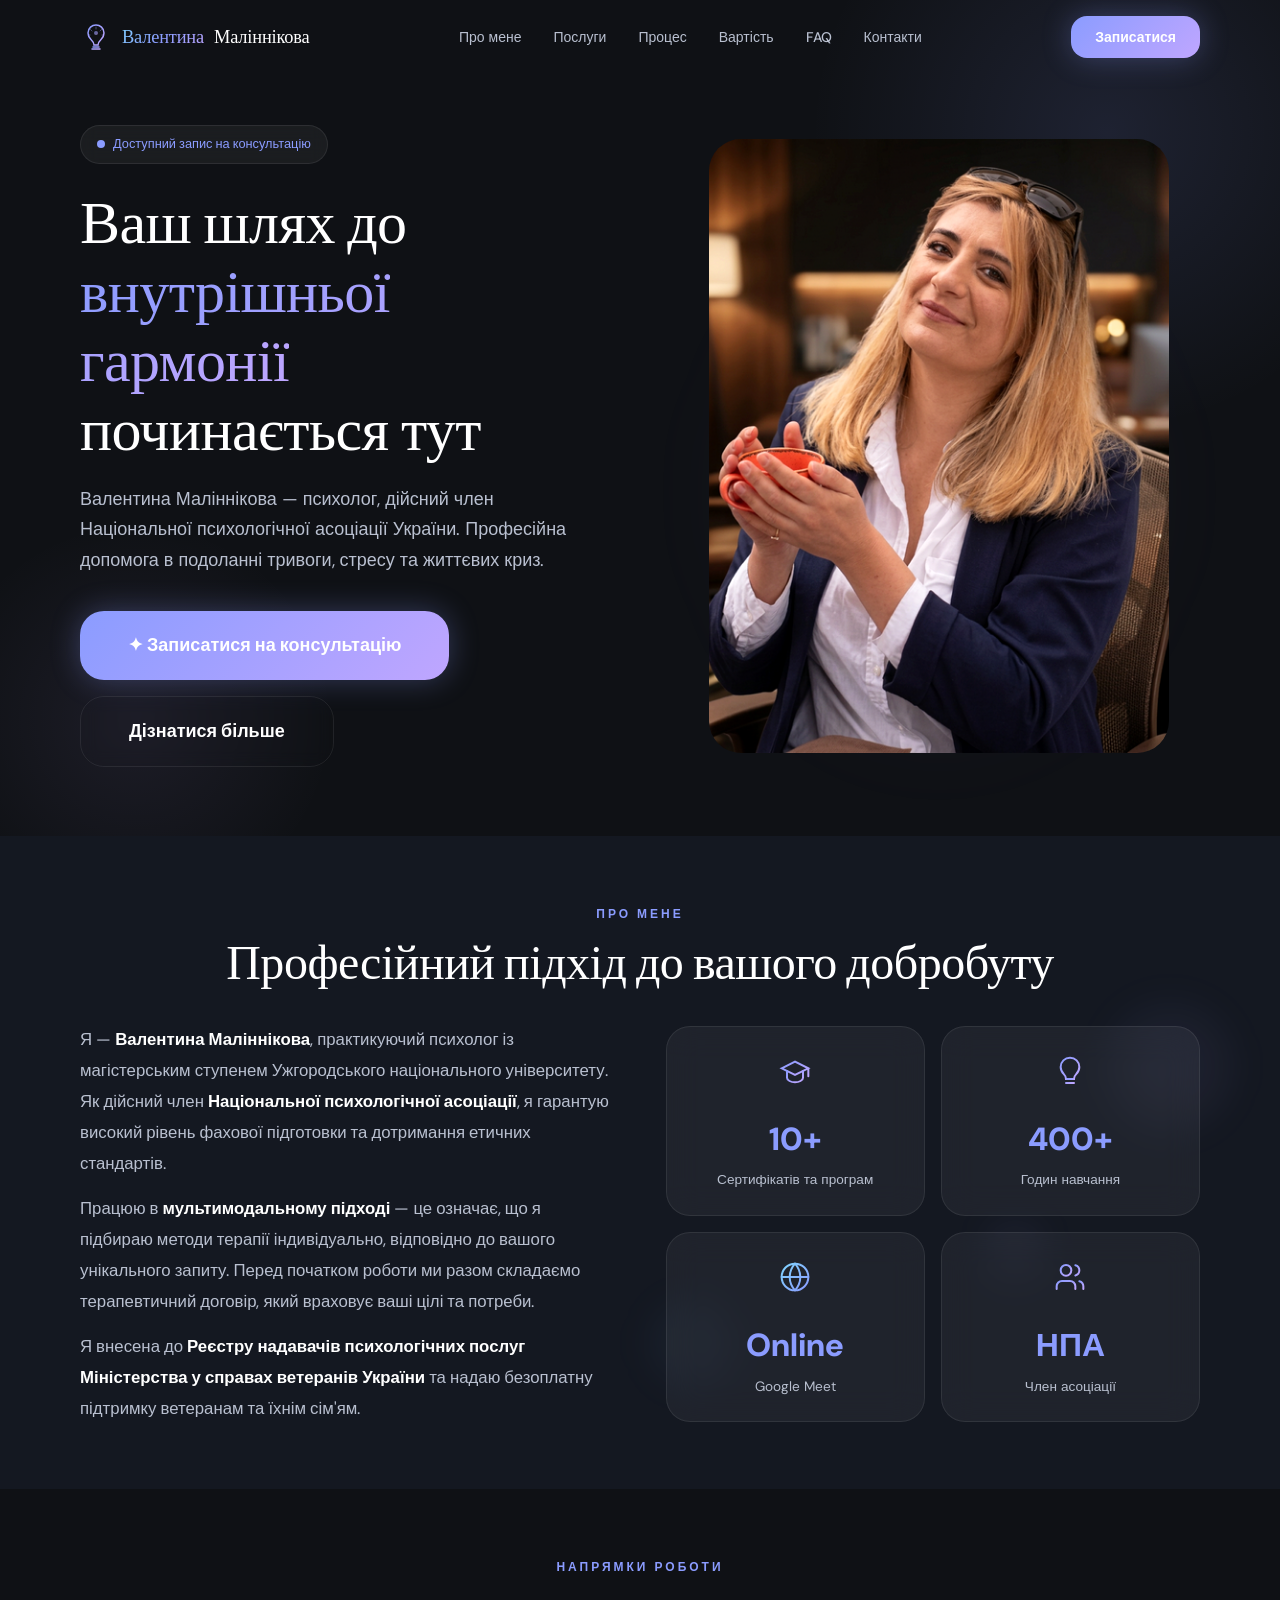
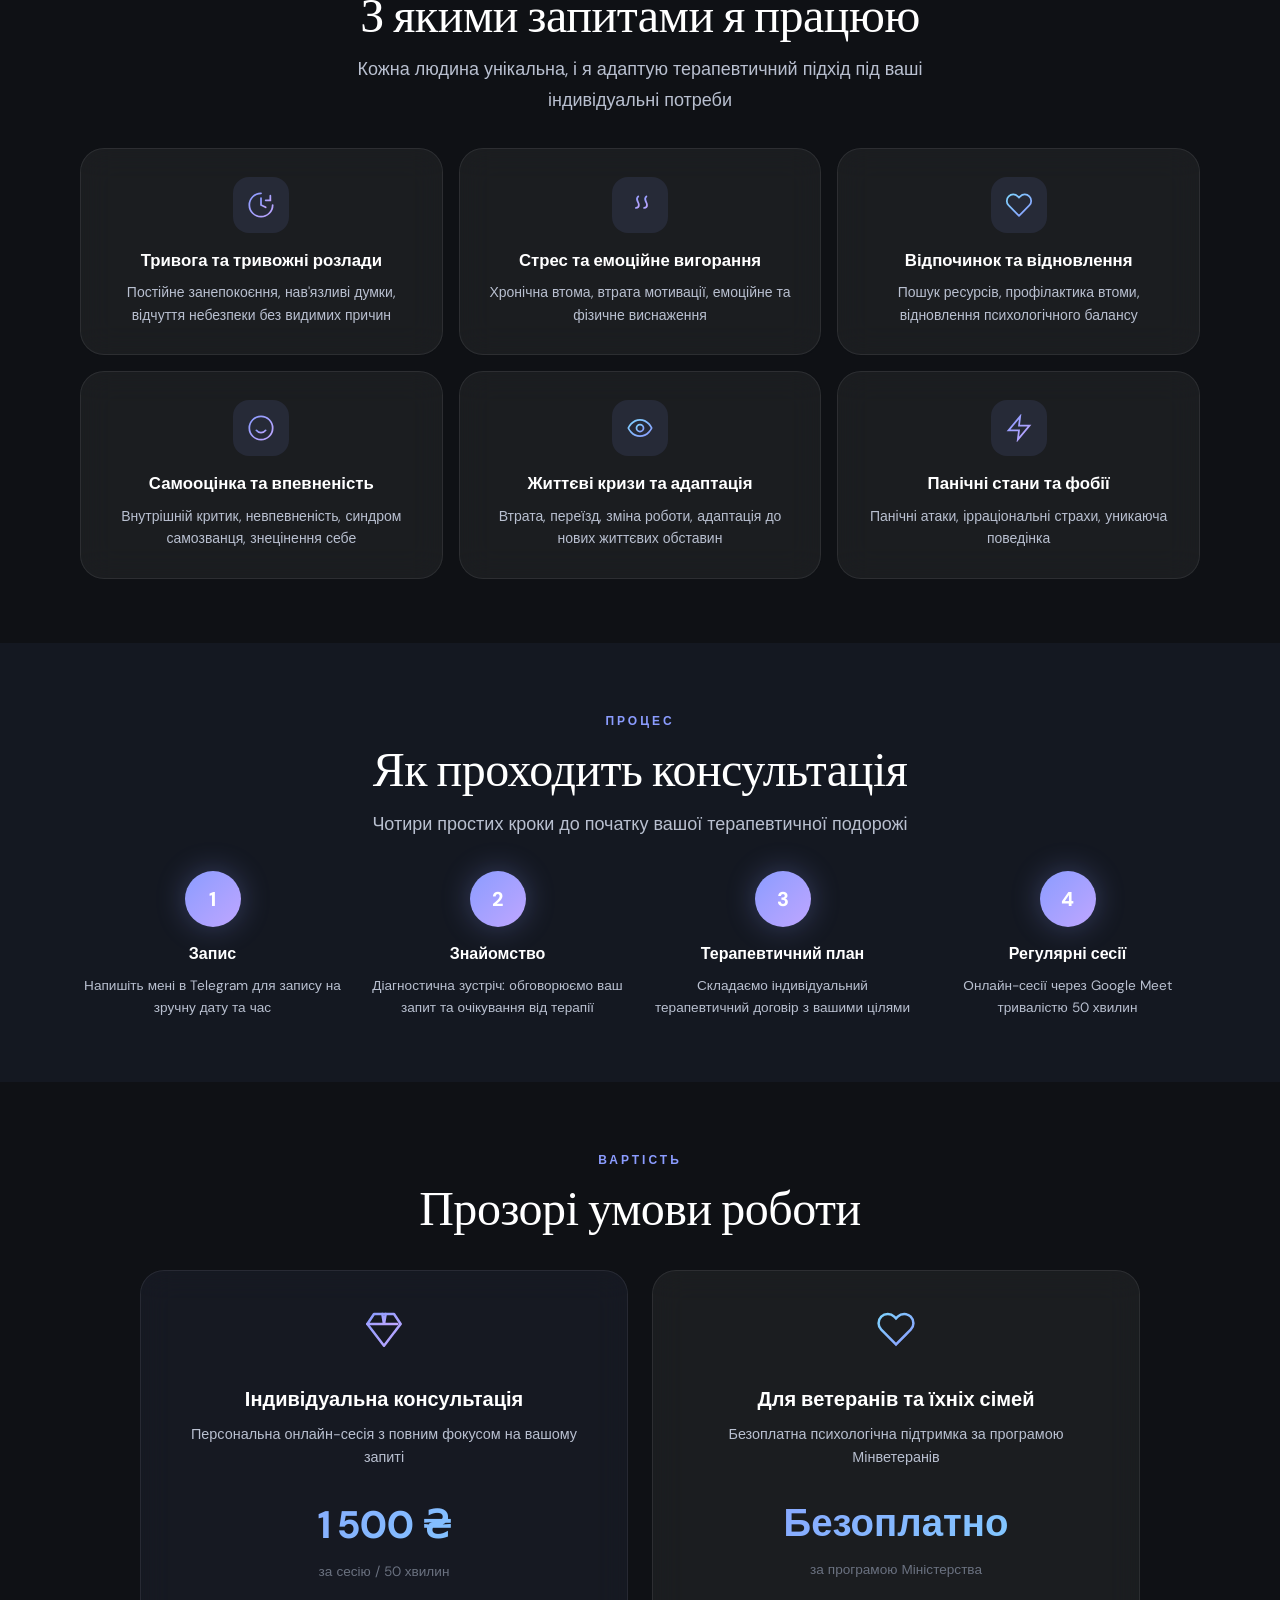
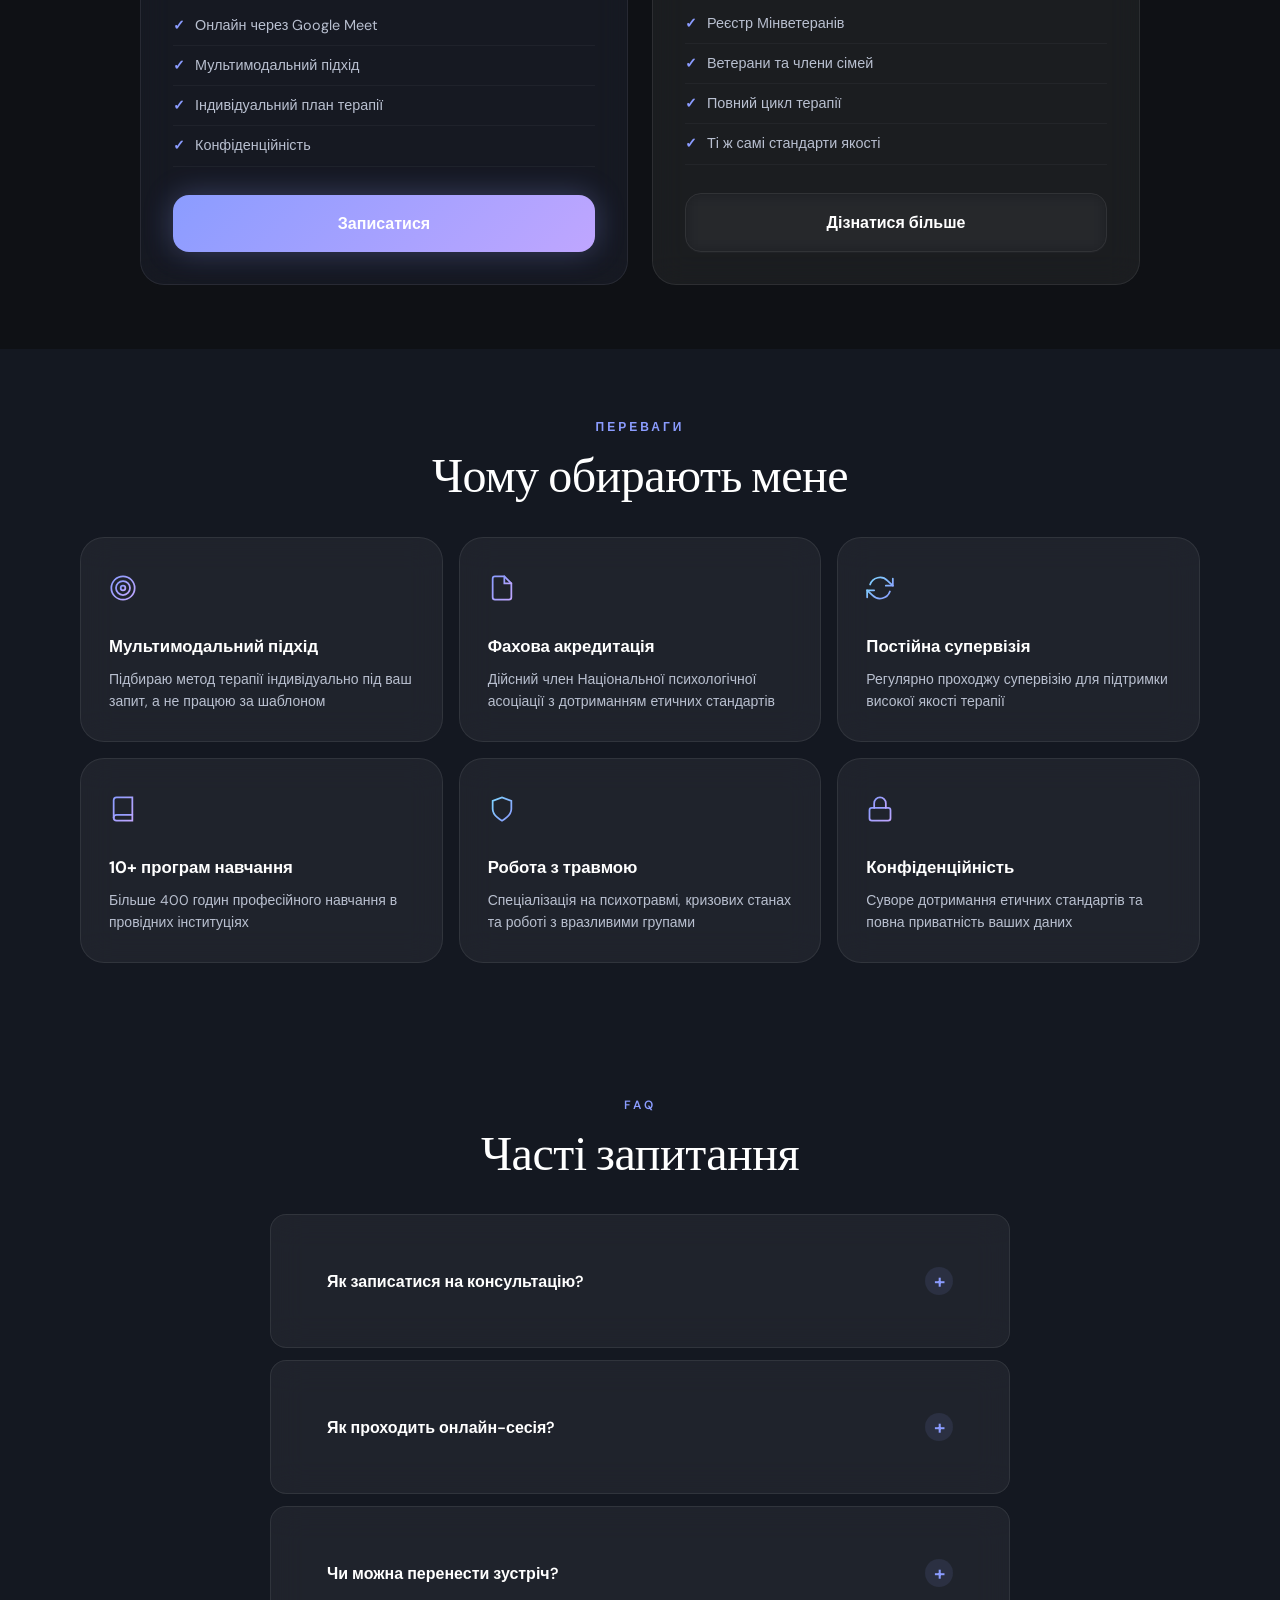
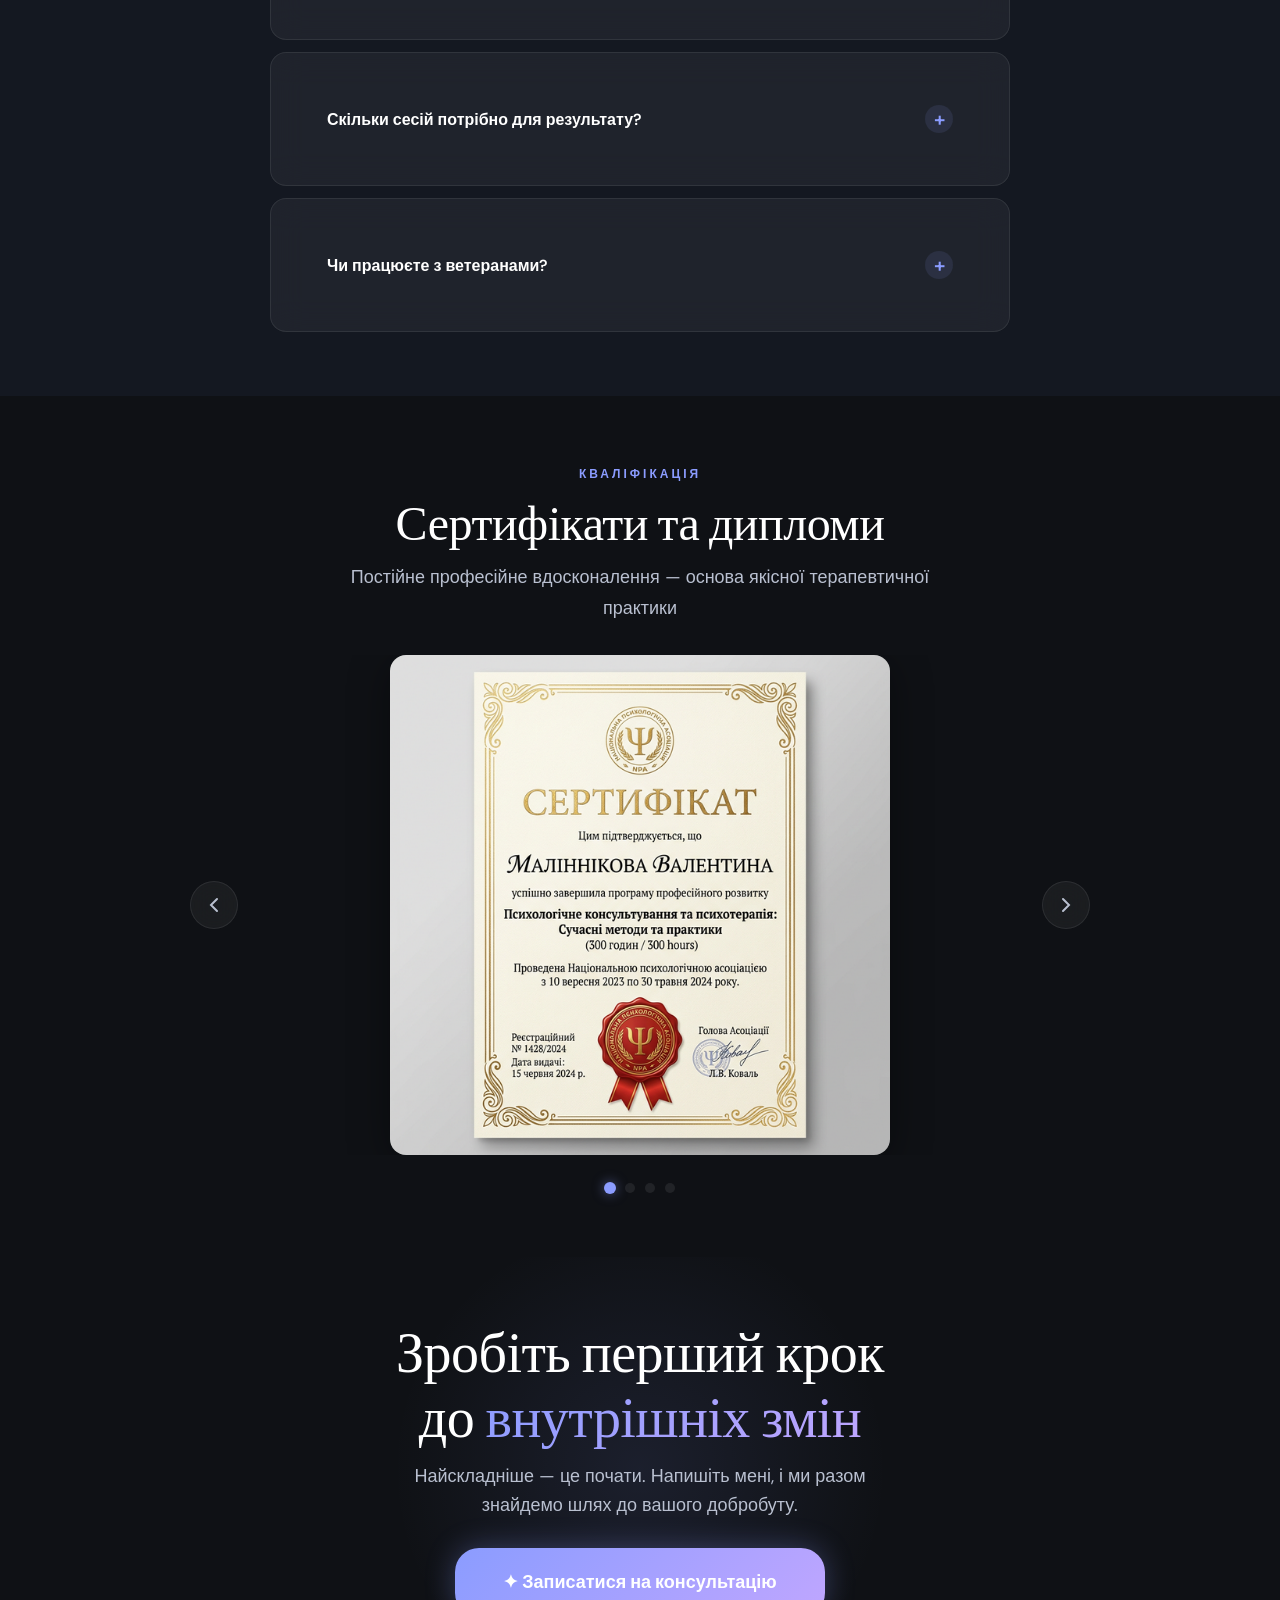
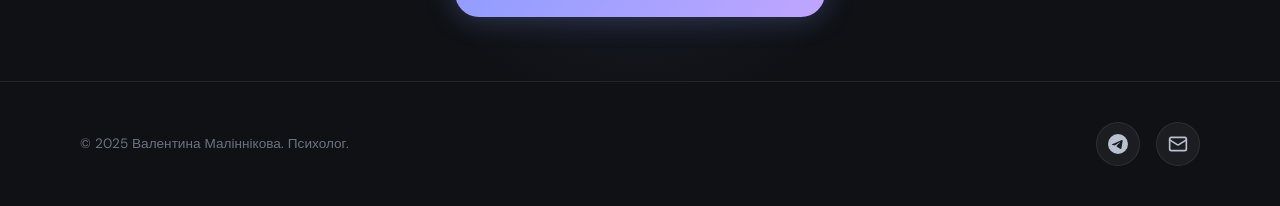
==== index.html @ 855925c5 "chore: move files to root for standard GitHub Pages deployment" ====
<!DOCTYPE html>
<html lang="uk">

<head>
  <meta charset="UTF-8">
  <meta name="viewport" content="width=device-width, initial-scale=1.0">
  <title>Валентина Маліннікова — Психолог | Онлайн-консультації</title>
  <meta name="description"
    content="Психолог Валентина Маліннікова. Індивідуальні онлайн-консультації. Тривога, стрес, відносини, кризи. Член Національної психологічної асоціації.">
  <meta property="og:title" content="Валентина Маліннікова — Психолог">
  <meta property="og:description"
    content="Професійна психологічна допомога онлайн. Мультимодальний підхід, конфіденційність, етичні стандарти.">
  <meta property="og:image" content="assets/hero.png">
  <meta property="og:type" content="website">
  <meta name="theme-color" content="#0F1115">
  <link rel="icon"
    href="data:image/svg+xml,<svg xmlns=%22http://www.w3.org/2000/svg%22 viewBox=%220 0 100 100%22><text y=%22.9em%22 font-size=%2290%22>✨</text></svg>">
  <link rel="preconnect" href="https://fonts.googleapis.com">
  <link rel="preconnect" href="https://fonts.gstatic.com" crossorigin>
  <link rel="stylesheet" href="styles.css">
</head>

<body>

  <!-- SVG Defs (shared gradients) -->
  <svg style="position:absolute;width:0;height:0;overflow:hidden" aria-hidden="true">
    <defs>
      <linearGradient id="iconGrad" x1="0%" y1="0%" x2="100%" y2="100%">
        <stop offset="0%" stop-color="#8B9CFF" />
        <stop offset="100%" stop-color="#BFA6FF" />
      </linearGradient>
      <linearGradient id="iconGradCyan" x1="0%" y1="0%" x2="100%" y2="100%">
        <stop offset="0%" stop-color="#7FD4FF" />
        <stop offset="100%" stop-color="#8B9CFF" />
      </linearGradient>
    </defs>
  </svg>

  <!-- ========== NAVBAR ========== -->
  <nav class="navbar" id="navbar">
    <div class="container">
      <a href="#hero" class="navbar__logo">
        <svg class="navbar__logo-icon" width="32" height="32" viewBox="0 0 32 32" fill="none">
          <path
            d="M16 4C12 4 8 7 8 12c0 3 1.5 5 3 6.5C13 20.5 14 22 14 24h4c0-2 1-3.5 3-5.5 1.5-1.5 3-3.5 3-6.5 0-5-4-8-8-8z"
            stroke="url(#iconGrad)" stroke-width="1.5" fill="none" />
          <path d="M12 28h8M13 26h6" stroke="url(#iconGrad)" stroke-width="1.5" stroke-linecap="round" />
          <circle cx="16" cy="12" r="2" fill="url(#iconGrad)" opacity="0.6" />
          <path d="M16 8v-2M20 10l1.5-1.5M12 10l-1.5-1.5M22 14h2M8 14h2" stroke="url(#iconGrad)" stroke-width="1"
            stroke-linecap="round" opacity="0.4" />
        </svg>
        <span>Валентина</span> Маліннікова
      </a>
      <div class="navbar__links" id="navLinks">
        <a href="#about" class="navbar__link" data-nav>Про мене</a>
        <a href="#services" class="navbar__link" data-nav>Послуги</a>
        <a href="#process" class="navbar__link" data-nav>Процес</a>
        <a href="#pricing" class="navbar__link" data-nav>Вартість</a>
        <a href="#faq" class="navbar__link" data-nav>FAQ</a>
        <a href="#contacts" class="navbar__link" data-nav>Контакти</a>
      </div>
      <a href="https://t.me/valentynavashchenko" target="_blank" rel="noopener"
        class="btn btn--primary navbar__cta">Записатися</a>
      <button class="navbar__burger" id="navBurger" aria-label="Відкрити меню">
        <span></span>
        <span></span>
        <span></span>
      </button>
    </div>
  </nav>

  <!-- ========== HERO ========== -->
  <main>
    <section class="hero section" id="hero">
      <div class="hero__bg" id="heroBg"></div>
      <div class="container">
        <div class="hero__content">
          <div class="hero__badge">Доступний запис на консультацію</div>
          <h1 class="hero__title">
            Ваш шлях до <span class="highlight">внутрішньої гармонії</span> починається тут
          </h1>
          <p class="hero__text">
            Валентина Маліннікова — психолог, дійсний член Національної психологічної асоціації України. Професійна
            допомога в подоланні тривоги, стресу та життєвих криз.
          </p>
          <div class="hero__actions">
            <a href="https://t.me/valentynavashchenko" target="_blank" rel="noopener"
              class="btn btn--primary btn--large" id="heroCtaPrimary">
              ✦ Записатися на консультацію
            </a>
            <a href="#about" class="btn btn--outline btn--large" id="heroCtaSecondary">
              Дізнатися більше
            </a>
          </div>
        </div>
        <div class="hero__image animate-on-scroll">
          <img src="assets/hero.png" alt="Психолог Валентина Маліннікова" width="460" height="613">
        </div>
      </div>
    </section>

    <!-- ========== ABOUT ========== -->
    <section class="section section--alt" id="about">
      <div class="container">
        <div class="section__header animate-on-scroll">
          <span class="section__label">Про мене</span>
          <h2 class="section__title">Професійний підхід до вашого добробуту</h2>
        </div>
        <div class="about__grid">
          <div class="about__text animate-on-scroll">
            <p>
              Я — <strong>Валентина Маліннікова</strong>, практикуючий психолог із магістерським ступенем Ужгородського
              національного університету. Як дійсний член <strong>Національної психологічної асоціації</strong>, я
              гарантую високий рівень фахової підготовки та дотримання етичних стандартів.
            </p>
            <p>
              Працюю в <strong>мультимодальному підході</strong> — це означає, що я підбираю методи терапії
              індивідуально,
              відповідно до вашого унікального запиту. Перед початком роботи ми разом складаємо терапевтичний договір,
              який враховує ваші цілі та потреби.
            </p>
            <p>
              Я внесена до <strong>Реєстру надавачів психологічних послуг Міністерства у справах ветеранів
                України</strong> та надаю безоплатну підтримку ветеранам та їхнім сім'ям.
            </p>
          </div>
          <div class="about__stats">
            <!-- Decorative floating orbs -->
            <div class="about__decor" aria-hidden="true">
              <svg class="about__orb about__orb--1" width="120" height="120" viewBox="0 0 120 120">
                <circle cx="60" cy="60" r="60" fill="url(#iconGrad)" opacity="0.06" />
              </svg>
              <svg class="about__orb about__orb--2" width="80" height="80" viewBox="0 0 80 80">
                <circle cx="40" cy="40" r="40" fill="url(#iconGradCyan)" opacity="0.05" />
              </svg>
              <svg class="about__orb about__orb--3" width="50" height="50" viewBox="0 0 50 50">
                <circle cx="25" cy="25" r="25" fill="url(#iconGrad)" opacity="0.08" />
              </svg>
            </div>
            <div class="glass-card stat-card animate-on-scroll">
              <span class="stat-card__icon"><svg width="32" height="32" viewBox="0 0 24 24" fill="none"
                  stroke="url(#iconGrad)" stroke-width="1.5" stroke-linecap="round">
                  <path d="M22 10v6M2 10l10-5 10 5-10 5z" />
                  <path d="M6 12v5c0 2 3 3.5 6 3.5s6-1.5 6-3.5v-5" />
                </svg></span>
              <div class="stat-card__value">10+</div>
              <div class="stat-card__label">Сертифікатів та програм</div>
            </div>
            <div class="glass-card stat-card animate-on-scroll">
              <span class="stat-card__icon"><svg width="32" height="32" viewBox="0 0 24 24" fill="none"
                  stroke="url(#iconGrad)" stroke-width="1.5" stroke-linecap="round">
                  <path
                    d="M12 2a7 7 0 0 1 7 7c0 2.5-1 4-2.5 5.5-.8.8-1.5 2-1.5 3.5h-6c0-1.5-.7-2.7-1.5-3.5C6 13 5 11.5 5 9a7 7 0 0 1 7-7z" />
                  <path d="M9 21h6M10 18h4" />
                </svg></span>
              <div class="stat-card__value">400+</div>
              <div class="stat-card__label">Годин навчання</div>
            </div>
            <div class="glass-card stat-card animate-on-scroll">
              <span class="stat-card__icon"><svg width="32" height="32" viewBox="0 0 24 24" fill="none"
                  stroke="url(#iconGradCyan)" stroke-width="1.5" stroke-linecap="round">
                  <circle cx="12" cy="12" r="10" />
                  <path
                    d="M2 12h20M12 2a15.3 15.3 0 0 1 4 10 15.3 15.3 0 0 1-4 10 15.3 15.3 0 0 1-4-10A15.3 15.3 0 0 1 12 2z" />
                </svg></span>
              <div class="stat-card__value">Online</div>
              <div class="stat-card__label">Google Meet</div>
            </div>
            <div class="glass-card stat-card animate-on-scroll">
              <span class="stat-card__icon"><svg width="32" height="32" viewBox="0 0 24 24" fill="none"
                  stroke="url(#iconGrad)" stroke-width="1.5" stroke-linecap="round">
                  <path d="M16 21v-2a4 4 0 0 0-4-4H6a4 4 0 0 0-4 4v2" />
                  <circle cx="9" cy="7" r="4" />
                  <path d="M22 21v-2a4 4 0 0 0-3-3.87" />
                  <path d="M16 3.13a4 4 0 0 1 0 7.75" />
                </svg></span>
              <div class="stat-card__value">НПА</div>
              <div class="stat-card__label">Член асоціації</div>
            </div>
          </div>
        </div>
      </div>
    </section>

    <!-- ========== SERVICES ========== -->
    <section class="section" id="services">
      <div class="container">
        <div class="section__header animate-on-scroll">
          <span class="section__label">Напрямки роботи</span>
          <h2 class="section__title">З якими запитами я працюю</h2>
          <p class="section__subtitle">Кожна людина унікальна, і я адаптую терапевтичний підхід під ваші індивідуальні
            потреби</p>
        </div>
        <div class="services__grid">
          <div class="glass-card service-card animate-on-scroll">
            <div class="service-card__icon"><svg width="28" height="28" viewBox="0 0 24 24" fill="none"
                stroke="url(#iconGrad)" stroke-width="1.5" stroke-linecap="round">
                <path d="M12 2a10 10 0 1 0 10 10" />
                <path d="M12 6v6l4 2" />
                <path d="M20 4v4h-4" />
              </svg></div>
            <h3 class="service-card__title">Тривога та тривожні розлади</h3>
            <p class="service-card__desc">Постійне занепокоєння, нав'язливі думки, відчуття небезпеки без видимих причин
            </p>
          </div>
          <div class="glass-card service-card animate-on-scroll">
            <div class="service-card__icon"><svg width="28" height="28" viewBox="0 0 24 24" fill="none"
                stroke="url(#iconGrad)" stroke-width="1.5" stroke-linecap="round">
                <path d="M8.5 14.5A2.5 2.5 0 0 0 11 12c0-1.38-.5-2-1-3-1.07-2.14-.5-3.56.5-4.36" />
                <path d="M15.5 14.5A2.5 2.5 0 0 0 18 12c0-1.38-.5-2-1-3-1.07-2.14-.5-3.56.5-4.36" />
                <line x1="2" y1="20" x2="22" y2="20" />
              </svg></div>
            <h3 class="service-card__title">Стрес та емоційне вигорання</h3>
            <p class="service-card__desc">Хронічна втома, втрата мотивації, емоційне та фізичне виснаження</p>
          </div>
          <div class="glass-card service-card animate-on-scroll">
            <div class="service-card__icon"><svg width="28" height="28" viewBox="0 0 24 24" fill="none"
                stroke="url(#iconGradCyan)" stroke-width="1.5" stroke-linecap="round" stroke-linejoin="round">
                <path
                  d="M20.84 4.61a5.5 5.5 0 0 0-7.78 0L12 5.67l-1.06-1.06a5.5 5.5 0 0 0-7.78 7.78l1.06 1.06L12 21.23l7.78-7.78 1.06-1.06a5.5 5.5 0 0 0 0-7.78z" />
              </svg></div>
            <h3 class="service-card__title">Відпочинок та відновлення</h3>
            <p class="service-card__desc">Пошук ресурсів, профілактика втоми, відновлення психологічного балансу</p>
          </div>
          <div class="glass-card service-card animate-on-scroll">
            <div class="service-card__icon"><svg width="28" height="28" viewBox="0 0 24 24" fill="none"
                stroke="url(#iconGrad)" stroke-width="1.5" stroke-linecap="round">
                <circle cx="12" cy="12" r="10" />
                <path d="M8 14s1.5 2 4 2 4-2 4-2" />
                <line x1="9" y1="9" x2="9.01" y2="9" />
                <line x1="15" y1="9" x2="15.01" y2="9" />
              </svg></div>
            <h3 class="service-card__title">Самооцінка та впевненість</h3>
            <p class="service-card__desc">Внутрішній критик, невпевненість, синдром самозванця, знецінення себе</p>
          </div>
          <div class="glass-card service-card animate-on-scroll">
            <div class="service-card__icon"><svg width="28" height="28" viewBox="0 0 24 24" fill="none"
                stroke="url(#iconGradCyan)" stroke-width="1.5" stroke-linecap="round">
                <path d="M2 12S5 5 12 5s10 7 10 7-3 7-10 7S2 12 2 12z" />
                <circle cx="12" cy="12" r="3" />
              </svg></div>
            <h3 class="service-card__title">Життєві кризи та адаптація</h3>
            <p class="service-card__desc">Втрата, переїзд, зміна роботи, адаптація до нових життєвих обставин</p>
          </div>
          <div class="glass-card service-card animate-on-scroll">
            <div class="service-card__icon"><svg width="28" height="28" viewBox="0 0 24 24" fill="none"
                stroke="url(#iconGrad)" stroke-width="1.5" stroke-linecap="round">
                <polygon points="13 2 3 14 12 14 11 22 21 10 12 10 13 2" />
              </svg></div>
            <h3 class="service-card__title">Панічні стани та фобії</h3>
            <p class="service-card__desc">Панічні атаки, ірраціональні страхи, уникаюча поведінка</p>
          </div>
        </div>
      </div>
    </section>

    <!-- ========== PROCESS ========== -->
    <section class="section section--alt" id="process">
      <div class="container">
        <div class="section__header animate-on-scroll">
          <span class="section__label">Процес</span>
          <h2 class="section__title">Як проходить консультація</h2>
          <p class="section__subtitle">Чотири простих кроки до початку вашої терапевтичної подорожі</p>
        </div>
        <div class="process__timeline">
          <div class="process-step animate-on-scroll">
            <div class="process-step__number">1</div>
            <h3 class="process-step__title">Запис</h3>
            <p class="process-step__desc">Напишіть мені в Telegram для запису на зручну дату та час</p>
          </div>
          <div class="process-step animate-on-scroll">
            <div class="process-step__number">2</div>
            <h3 class="process-step__title">Знайомство</h3>
            <p class="process-step__desc">Діагностична зустріч: обговорюємо ваш запит та очікування від терапії</p>
          </div>
          <div class="process-step animate-on-scroll">
            <div class="process-step__number">3</div>
            <h3 class="process-step__title">Терапевтичний план</h3>
            <p class="process-step__desc">Складаємо індивідуальний терапевтичний договір з вашими цілями</p>
          </div>
          <div class="process-step animate-on-scroll">
            <div class="process-step__number">4</div>
            <h3 class="process-step__title">Регулярні сесії</h3>
            <p class="process-step__desc">Онлайн-сесії через Google Meet тривалістю 50 хвилин</p>
          </div>
        </div>
      </div>
    </section>

    <!-- ========== PRICING ========== -->
    <section class="section" id="pricing">
      <div class="container">
        <div class="section__header animate-on-scroll">
          <span class="section__label">Вартість</span>
          <h2 class="section__title">Прозорі умови роботи</h2>
        </div>
        <div class="pricing__grid">
          <div class="glass-card pricing-card pricing-card--featured animate-on-scroll">
            <span class="pricing-card__icon"><svg width="40" height="40" viewBox="0 0 24 24" fill="none"
                stroke="url(#iconGrad)" stroke-width="1.5" stroke-linecap="round" stroke-linejoin="round">
                <path d="M6 3h12l4 6-10 13L2 9z" />
                <path d="M11 3l1 6h8M2 9l8 0M13 3l-1 6H4" />
              </svg></span>
            <h3 class="pricing-card__title">Індивідуальна консультація</h3>
            <p class="pricing-card__desc">Персональна онлайн-сесія з повним фокусом на вашому запиті</p>
            <div class="pricing-card__price">1 500 ₴</div>
            <div class="pricing-card__unit">за сесію / 50 хвилин</div>
            <ul class="pricing-card__features">
              <li>Онлайн через Google Meet</li>
              <li>Мультимодальний підхід</li>
              <li>Індивідуальний план терапії</li>
              <li>Конфіденційність</li>
            </ul>
            <a href="https://t.me/valentynavashchenko" target="_blank" rel="noopener" class="btn btn--primary"
              id="pricingCta">Записатися</a>
          </div>
          <div class="glass-card pricing-card animate-on-scroll">
            <span class="pricing-card__icon"><svg width="40" height="40" viewBox="0 0 24 24" fill="none"
                stroke="url(#iconGradCyan)" stroke-width="1.5" stroke-linecap="round">
                <path
                  d="M20.84 4.61a5.5 5.5 0 0 0-7.78 0L12 5.67l-1.06-1.06a5.5 5.5 0 0 0-7.78 7.78l1.06 1.06L12 21.23l7.78-7.78 1.06-1.06a5.5 5.5 0 0 0 0-7.78z" />
              </svg></span>
            <h3 class="pricing-card__title">Для ветеранів та їхніх сімей</h3>
            <p class="pricing-card__desc">Безоплатна психологічна підтримка за програмою Мінветеранів</p>
            <div class="pricing-card__price">Безоплатно</div>
            <div class="pricing-card__unit">за програмою Міністерства</div>
            <ul class="pricing-card__features">
              <li>Реєстр Мінветеранів</li>
              <li>Ветерани та члени сімей</li>
              <li>Повний цикл терапії</li>
              <li>Ті ж самі стандарти якості</li>
            </ul>
            <a href="https://t.me/valentynavashchenko" target="_blank" rel="noopener" class="btn btn--outline"
              id="pricingCtaVeteran">Дізнатися більше</a>
          </div>
        </div>
      </div>
    </section>

    <!-- ========== ADVANTAGES ========== -->
    <section class="section section--alt" id="advantages">
      <div class="container">
        <div class="section__header animate-on-scroll">
          <span class="section__label">Переваги</span>
          <h2 class="section__title">Чому обирають мене</h2>
        </div>
        <div class="advantages__grid">
          <div class="glass-card advantage-card animate-on-scroll">
            <span class="advantage-card__icon"><svg width="28" height="28" viewBox="0 0 24 24" fill="none"
                stroke="url(#iconGrad)" stroke-width="1.5" stroke-linecap="round">
                <circle cx="12" cy="12" r="10" />
                <circle cx="12" cy="12" r="6" />
                <circle cx="12" cy="12" r="2" />
              </svg></span>
            <h3 class="advantage-card__title">Мультимодальний підхід</h3>
            <p class="advantage-card__desc">Підбираю метод терапії індивідуально під ваш запит, а не працюю за шаблоном
            </p>
          </div>
          <div class="glass-card advantage-card animate-on-scroll">
            <span class="advantage-card__icon"><svg width="28" height="28" viewBox="0 0 24 24" fill="none"
                stroke="url(#iconGrad)" stroke-width="1.5" stroke-linecap="round">
                <path d="M14 2H6a2 2 0 0 0-2 2v16a2 2 0 0 0 2 2h12a2 2 0 0 0 2-2V8z" />
                <polyline points="14 2 14 8 20 8" />
                <line x1="16" y1="13" x2="8" y2="13" />
                <line x1="16" y1="17" x2="8" y2="17" />
              </svg></span>
            <h3 class="advantage-card__title">Фахова акредитація</h3>
            <p class="advantage-card__desc">Дійсний член Національної психологічної асоціації з дотриманням етичних
              стандартів</p>
          </div>
          <div class="glass-card advantage-card animate-on-scroll">
            <span class="advantage-card__icon"><svg width="28" height="28" viewBox="0 0 24 24" fill="none"
                stroke="url(#iconGradCyan)" stroke-width="1.5" stroke-linecap="round">
                <polyline points="23 4 23 10 17 10" />
                <polyline points="1 20 1 14 7 14" />
                <path d="M3.51 9a9 9 0 0 1 14.85-3.36L23 10M1 14l4.64 4.36A9 9 0 0 0 20.49 15" />
              </svg></span>
            <h3 class="advantage-card__title">Постійна супервізія</h3>
            <p class="advantage-card__desc">Регулярно проходжу супервізію для підтримки високої якості терапії</p>
          </div>
          <div class="glass-card advantage-card animate-on-scroll">
            <span class="advantage-card__icon"><svg width="28" height="28" viewBox="0 0 24 24" fill="none"
                stroke="url(#iconGrad)" stroke-width="1.5" stroke-linecap="round">
                <path d="M4 19.5A2.5 2.5 0 0 1 6.5 17H20" />
                <path d="M6.5 2H20v20H6.5A2.5 2.5 0 0 1 4 19.5v-15A2.5 2.5 0 0 1 6.5 2z" />
              </svg></span>
            <h3 class="advantage-card__title">10+ програм навчання</h3>
            <p class="advantage-card__desc">Більше 400 годин професійного навчання в провідних інституціях</p>
          </div>
          <div class="glass-card advantage-card animate-on-scroll">
            <span class="advantage-card__icon"><svg width="28" height="28" viewBox="0 0 24 24" fill="none"
                stroke="url(#iconGradCyan)" stroke-width="1.5" stroke-linecap="round">
                <path d="M12 22s8-4 8-10V5l-8-3-8 3v7c0 6 8 10 8 10z" />
              </svg></span>
            <h3 class="advantage-card__title">Робота з травмою</h3>
            <p class="advantage-card__desc">Спеціалізація на психотравмі, кризових станах та роботі з вразливими групами
            </p>
          </div>
          <div class="glass-card advantage-card animate-on-scroll">
            <span class="advantage-card__icon"><svg width="28" height="28" viewBox="0 0 24 24" fill="none"
                stroke="url(#iconGrad)" stroke-width="1.5" stroke-linecap="round">
                <rect x="3" y="11" width="18" height="11" rx="2" ry="2" />
                <path d="M7 11V7a5 5 0 0 1 10 0v4" />
              </svg></span>
            <h3 class="advantage-card__title">Конфіденційність</h3>
            <p class="advantage-card__desc">Суворе дотримання етичних стандартів та повна приватність ваших даних</p>
          </div>
        </div>
      </div>
    </section>



    <!-- ========== FAQ ========== -->
    <section class="section section--alt" id="faq">
      <div class="container">
        <div class="section__header animate-on-scroll">
          <span class="section__label">FAQ</span>
          <h2 class="section__title">Часті запитання</h2>
        </div>
        <div class="faq__list">
          <div class="glass-card faq-item animate-on-scroll">
            <button class="faq-item__question" aria-expanded="false" id="faq-btn-1">
              Як записатися на консультацію?
              <span class="faq-item__icon">+</span>
            </button>
            <div class="faq-item__answer" id="faq-answer-1">
              <div class="faq-item__answer-inner">
                Для запису напишіть мені в Telegram — <a href="https://t.me/valentynavashchenko" target="_blank"
                  rel="noopener">@valentynavashchenko</a>. Я відповім протягом робочого дня та запропоную зручний час
                для
                зустрічі.
              </div>
            </div>
          </div>
          <div class="glass-card faq-item animate-on-scroll">
            <button class="faq-item__question" aria-expanded="false" id="faq-btn-2">
              Як проходить онлайн-сесія?
              <span class="faq-item__icon">+</span>
            </button>
            <div class="faq-item__answer" id="faq-answer-2">
              <div class="faq-item__answer-inner">
                Консультації відбуваються онлайн через платформу Google Meet. Посилання на зустріч я надсилаю за 5
                хвилин
                до початку сесії. Вам потрібен лише стабільний інтернет та тихе місце.
              </div>
            </div>
          </div>
          <div class="glass-card faq-item animate-on-scroll">
            <button class="faq-item__question" aria-expanded="false" id="faq-btn-3">
              Чи можна перенести зустріч?
              <span class="faq-item__icon">+</span>
            </button>
            <div class="faq-item__answer" id="faq-answer-3">
              <div class="faq-item__answer-inner">
                Так, зустріч можна перенести за умови попередження за 24 години. Якщо повідомлення надходить пізніше —
                сесія вважається проведеною та оплачується.
              </div>
            </div>
          </div>
          <div class="glass-card faq-item animate-on-scroll">
            <button class="faq-item__question" aria-expanded="false" id="faq-btn-4">
              Скільки сесій потрібно для результату?
              <span class="faq-item__icon">+</span>
            </button>
            <div class="faq-item__answer" id="faq-answer-4">
              <div class="faq-item__answer-inner">
                Кількість сесій залежить від вашого запиту та цілей. Зазвичай перші зміни відчуваються після 3–5
                зустрічей. Під час першої сесії ми разом визначимо орієнтовний план роботи.
              </div>
            </div>
          </div>
          <div class="glass-card faq-item animate-on-scroll">
            <button class="faq-item__question" aria-expanded="false" id="faq-btn-5">
              Чи працюєте з ветеранами?
              <span class="faq-item__icon">+</span>
            </button>
            <div class="faq-item__answer" id="faq-answer-5">
              <div class="faq-item__answer-inner">
                Так, я офіційно внесена до Реєстру надавачів психологічних послуг Міністерства у справах ветеранів
                України. Ветерани та члени їхніх сімей отримують безоплатну підтримку.
              </div>
            </div>
          </div>
        </div>
      </div>
    </section>

    <!-- ========== CERTIFICATES CAROUSEL ========== -->
    <section class="section" id="certificates">
      <div class="container">
        <div class="section__header animate-on-scroll">
          <span class="section__label">Кваліфікація</span>
          <h2 class="section__title">Сертифікати та дипломи</h2>
          <p class="section__subtitle">Постійне професійне вдосконалення — основа якісної терапевтичної практики</p>
        </div>
        <div class="carousel animate-on-scroll" id="certCarousel">
          <button class="carousel__arrow carousel__arrow--prev" id="carouselPrev" aria-label="Попередній">
            <svg width="24" height="24" viewBox="0 0 24 24" fill="none" stroke="currentColor" stroke-width="2"
              stroke-linecap="round">
              <polyline points="15 18 9 12 15 6" />
            </svg>
          </button>
          <div class="carousel__viewport">
            <div class="carousel__track" id="carouselTrack">
              <div class="carousel__slide">
                <img src="assets/cert1.png" alt="Сертифікат НПА" loading="lazy">
              </div>
              <div class="carousel__slide">
                <img src="assets/cert2.png" alt="Свідоцтво підвищення кваліфікації" loading="lazy">
              </div>
              <div class="carousel__slide">
                <img src="assets/cert3.png" alt="Certificate of Completion — CBT Training" loading="lazy">
              </div>
              <div class="carousel__slide">
                <img src="assets/cert4.png" alt="Реєстр Мінветеранів" loading="lazy">
              </div>
            </div>
          </div>
          <button class="carousel__arrow carousel__arrow--next" id="carouselNext" aria-label="Наступний">
            <svg width="24" height="24" viewBox="0 0 24 24" fill="none" stroke="currentColor" stroke-width="2"
              stroke-linecap="round">
              <polyline points="9 18 15 12 9 6" />
            </svg>
          </button>
        </div>
        <div class="carousel__dots" id="carouselDots">
          <button class="carousel__dot carousel__dot--active" data-index="0" aria-label="Слайд 1"></button>
          <button class="carousel__dot" data-index="1" aria-label="Слайд 2"></button>
          <button class="carousel__dot" data-index="2" aria-label="Слайд 3"></button>
          <button class="carousel__dot" data-index="3" aria-label="Слайд 4"></button>
        </div>
      </div>
    </section>

    <!-- ========== BOOKING CTA ========== -->
    <section class="section booking" id="booking">
      <div class="container">
        <h2 class="booking__title animate-on-scroll">Зробіть перший крок<br>до <span class="highlight">внутрішніх
            змін</span></h2>
        <p class="booking__text animate-on-scroll">Найскладніше — це почати. Напишіть мені, і ми разом знайдемо шлях до
          вашого добробуту.</p>
        <a href="https://t.me/valentynavashchenko" target="_blank" rel="noopener"
          class="btn btn--primary btn--large animate-on-scroll" id="bookingCta">
          ✦ Записатися на консультацію
        </a>
      </div>
    </section>

    <!-- ========== FOOTER ========== -->
  </main>
  <footer class="footer" id="contacts">
    <div class="container">
      <div class="footer__copy">
        © 2025 Валентина Маліннікова. Психолог.
      </div>
      <div class="footer__socials">
        <a href="https://t.me/valentynavashchenko" target="_blank" rel="noopener" class="footer__social-link"
          aria-label="Telegram" id="footerTelegram">
          <svg width="20" height="20" viewBox="0 0 24 24" fill="currentColor">
            <path
              d="M11.944 0A12 12 0 0 0 0 12a12 12 0 0 0 12 12 12 12 0 0 0 12-12A12 12 0 0 0 12 0a12 12 0 0 0-.056 0zm4.962 7.224c.1-.002.321.023.465.14a.506.506 0 0 1 .171.325c.016.093.036.306.02.472-.18 1.898-.962 6.502-1.36 8.627-.168.9-.499 1.201-.82 1.23-.696.065-1.225-.46-1.9-.902-1.056-.693-1.653-1.124-2.678-1.8-1.185-.78-.417-1.21.258-1.91.177-.184 3.247-2.977 3.307-3.23.007-.032.014-.15-.056-.212s-.174-.041-.249-.024c-.106.024-1.793 1.14-5.061 3.345-.48.33-.913.49-1.302.48-.428-.008-1.252-.241-1.865-.44-.752-.245-1.349-.374-1.297-.789.027-.216.325-.437.893-.663 3.498-1.524 5.83-2.529 6.998-3.014 3.332-1.386 4.025-1.627 4.476-1.635z" />
          </svg>
        </a>
        <a href="mailto:contact@malinnikova.com" class="footer__social-link" aria-label="Email" id="footerEmail">
          <svg width="20" height="20" viewBox="0 0 24 24" fill="none" stroke="currentColor" stroke-width="2"
            stroke-linecap="round" stroke-linejoin="round">
            <rect x="2" y="4" width="20" height="16" rx="2" />
            <path d="m22 7-8.97 5.7a1.94 1.94 0 0 1-2.06 0L2 7" />
          </svg>
        </a>
      </div>
    </div>
  </footer>

  <script src="https://cdn.jsdelivr.net/npm/gsap@3.12.5/dist/gsap.min.js"></script>
  <script src="https://cdn.jsdelivr.net/npm/gsap@3.12.5/dist/ScrollTrigger.min.js"></script>
  <script src="script.js"></script>
  <script src="animations.js"></script>
</body>

</html>
---- styles.css ----
/* ===================================================
   DESIGN SYSTEM — Dark Premium Therapy
   =================================================== */

@import url('https://fonts.googleapis.com/css2?family=DM+Serif+Display:ital@0;1&family=DM+Sans:wght@300;400;500;600;700;800&display=swap');

/* --- CSS Variables --- */
:root {
  /* Background */
  --bg-primary: #0F1115;
  --bg-secondary: #141821;
  --bg-card: rgba(255, 255, 255, 0.04);
  --bg-card-hover: rgba(255, 255, 255, 0.07);

  /* Accents */
  --accent-blue: #8B9CFF;
  --accent-purple: #BFA6FF;
  --accent-cyan: #7FD4FF;

  /* Text */
  --text-primary: #FFFFFF;
  --text-muted: #B9C0D0;
  --text-dim: #6B7280;

  /* Glassmorphism */
  --glass-bg: rgba(255, 255, 255, 0.05);
  --glass-border: rgba(255, 255, 255, 0.08);
  --glass-blur: 16px;

  /* Glow */
  --glow-blue: 0 0 30px rgba(139, 156, 255, 0.3);
  --glow-blue-hover: 0 0 40px rgba(139, 156, 255, 0.5);
  --glow-purple: 0 0 30px rgba(191, 166, 255, 0.3);
  --glow-cyan: 0 0 30px rgba(127, 212, 255, 0.3);

  /* Spacing */
  --section-padding: clamp(40px, 5vw, 64px);
  --container-max: 1200px;
  --container-padding: clamp(20px, 4vw, 40px);

  /* Radius */
  --radius-sm: 8px;
  --radius-md: 16px;
  --radius-lg: 24px;
  --radius-xl: 32px;

  /* Transitions */
  --transition-fast: 0.2s ease;
  --transition-base: 0.3s ease;
  --transition-slow: 0.5s cubic-bezier(0.4, 0, 0.2, 1);
}

/* --- Reset & Base --- */
*,
*::before,
*::after {
  margin: 0;
  padding: 0;
  box-sizing: border-box;
}

html {
  scroll-behavior: smooth;
  font-size: 16px;
  -webkit-font-smoothing: antialiased;
  -moz-osx-font-smoothing: grayscale;
}

body {
  font-family: 'DM Sans', -apple-system, BlinkMacSystemFont, sans-serif;
  background-color: var(--bg-primary);
  color: var(--text-primary);
  line-height: 1.6;
  overflow-x: hidden;
}

a {
  color: var(--accent-blue);
  text-decoration: none;
  transition: color var(--transition-fast);
}

a:hover {
  color: var(--accent-cyan);
}

img {
  max-width: 100%;
  height: auto;
  display: block;
}

ul,
ol {
  list-style: none;
}

/* --- Container --- */
.container {
  max-width: var(--container-max);
  margin: 0 auto;
  padding: 0 var(--container-padding);
}

/* --- Section Base --- */
.section {
  padding: var(--section-padding) 0;
  position: relative;
}

.section--alt {
  background-color: var(--bg-secondary);
}

.section__header {
  text-align: center;
  margin-bottom: clamp(20px, 2.5vw, 36px);
}

.section__label {
  display: inline-block;
  font-size: 0.75rem;
  font-weight: 600;
  letter-spacing: 3px;
  text-transform: uppercase;
  color: var(--accent-blue);
  margin-bottom: 10px;
}

.section__title {
  font-family: 'DM Serif Display', Georgia, serif;
  font-size: clamp(1.75rem, 4vw, 3rem);
  font-weight: 400;
  line-height: 1.2;
  letter-spacing: -0.01em;
  color: var(--text-primary);
  margin-bottom: 10px;
}

.section__subtitle {
  font-size: clamp(0.95rem, 1.5vw, 1.125rem);
  color: var(--text-muted);
  max-width: 600px;
  margin: 0 auto;
  line-height: 1.7;
}

/* --- Glass Card --- */
.glass-card {
  background: var(--glass-bg);
  backdrop-filter: blur(var(--glass-blur));
  -webkit-backdrop-filter: blur(var(--glass-blur));
  border: 1px solid var(--glass-border);
  border-radius: var(--radius-lg);
  padding: clamp(20px, 2.5vw, 32px);
  transition: all var(--transition-base);
}

.glass-card:hover {
  background: var(--bg-card-hover);
  border-color: rgba(139, 156, 255, 0.15);
  transform: translateY(-4px);
  box-shadow: var(--glow-blue);
}

/* --- Buttons --- */
.btn {
  display: inline-flex;
  align-items: center;
  justify-content: center;
  gap: 8px;
  padding: 16px 36px;
  border: none;
  border-radius: var(--radius-md);
  font-family: inherit;
  font-size: 1rem;
  font-weight: 600;
  cursor: pointer;
  transition: all var(--transition-base);
  text-decoration: none;
  white-space: nowrap;
}

.btn--primary {
  background: linear-gradient(135deg, var(--accent-blue), var(--accent-purple));
  color: #fff;
  box-shadow: var(--glow-blue);
}

.btn--primary:hover {
  transform: translateY(-2px);
  box-shadow: var(--glow-blue-hover);
  color: #fff;
}

.btn--outline {
  background: transparent;
  color: var(--text-primary);
  border: 1px solid var(--glass-border);
  backdrop-filter: blur(8px);
}

.btn--outline:hover {
  background: var(--glass-bg);
  border-color: var(--accent-blue);
  color: var(--accent-blue);
}

.btn--large {
  padding: 20px 48px;
  font-size: 1.125rem;
  border-radius: var(--radius-lg);
}

/* ===================================================
   NAVBAR
   =================================================== */
.navbar {
  position: fixed;
  top: 0;
  left: 0;
  width: 100%;
  z-index: 1000;
  padding: 16px 0;
  transition: all var(--transition-base);
}

.navbar.scrolled {
  background: rgba(15, 17, 21, 0.85);
  backdrop-filter: blur(20px);
  -webkit-backdrop-filter: blur(20px);
  border-bottom: 1px solid var(--glass-border);
  padding: 12px 0;
}

.navbar .container {
  display: flex;
  align-items: center;
  justify-content: space-between;
}

.navbar__logo {
  display: flex;
  align-items: center;
  gap: 10px;
  font-family: 'DM Serif Display', Georgia, serif;
  font-size: 1.15rem;
  font-weight: 400;
  color: var(--text-primary);
  letter-spacing: -0.01em;
}

.navbar__logo-icon {
  flex-shrink: 0;
}

.navbar__logo span {
  background: linear-gradient(135deg, var(--accent-cyan), var(--accent-blue), var(--accent-purple));
  -webkit-background-clip: text;
  -webkit-text-fill-color: transparent;
  background-clip: text;
}

.navbar__links {
  display: flex;
  gap: 32px;
}

.navbar__link {
  font-size: 0.875rem;
  font-weight: 500;
  color: var(--text-muted);
  transition: color var(--transition-fast);
  position: relative;
}

.navbar__link::after {
  content: '';
  position: absolute;
  bottom: -4px;
  left: 0;
  width: 0;
  height: 2px;
  background: var(--accent-blue);
  transition: width var(--transition-base);
}

.navbar__link:hover {
  color: var(--text-primary);
}

.navbar__link:hover::after {
  width: 100%;
}

.navbar__cta {
  padding: 10px 24px;
  font-size: 0.875rem;
}

.navbar__burger {
  display: none;
  flex-direction: column;
  gap: 5px;
  background: none;
  border: none;
  cursor: pointer;
  padding: 4px;
}

.navbar__burger span {
  display: block;
  width: 24px;
  height: 2px;
  background: var(--text-primary);
  transition: all var(--transition-fast);
  border-radius: 2px;
}

/* ===================================================
   HERO
   =================================================== */
.hero {
  display: flex;
  align-items: center;
  position: relative;
  overflow: hidden;
  min-height: calc(100vh - 64px);
  min-height: calc(100dvh - 64px);
  padding: 80px 0 24px;
}

.hero__bg {
  position: absolute;
  inset: 0;
  z-index: 0;
}

.hero__bg::before {
  content: '';
  position: absolute;
  top: -20%;
  right: -10%;
  width: 600px;
  height: 600px;
  background: radial-gradient(circle, rgba(139, 156, 255, 0.12) 0%, transparent 70%);
  border-radius: 50%;
  animation: pulse-glow 6s ease-in-out infinite;
}

.hero__bg::after {
  content: '';
  position: absolute;
  bottom: -10%;
  left: -5%;
  width: 400px;
  height: 400px;
  background: radial-gradient(circle, rgba(191, 166, 255, 0.08) 0%, transparent 70%);
  border-radius: 50%;
  animation: pulse-glow 8s ease-in-out infinite 2s;
}

@keyframes pulse-glow {

  0%,
  100% {
    transform: scale(1);
    opacity: 0.6;
  }

  50% {
    transform: scale(1.15);
    opacity: 1;
  }
}

.hero .container {
  position: relative;
  z-index: 1;
  display: grid;
  grid-template-columns: 1fr 1fr;
  gap: clamp(40px, 6vw, 80px);
  align-items: center;
}

.hero__content {
  max-width: 580px;
}

.hero__badge {
  display: inline-flex;
  align-items: center;
  gap: 8px;
  padding: 8px 16px;
  background: var(--glass-bg);
  border: 1px solid var(--glass-border);
  border-radius: 100px;
  font-size: 0.8rem;
  color: var(--accent-blue);
  font-weight: 500;
  margin-bottom: 24px;
  backdrop-filter: blur(8px);
}

.hero__badge::before {
  content: '';
  width: 8px;
  height: 8px;
  background: var(--accent-blue);
  border-radius: 50%;
  animation: badge-pulse 2s ease-in-out infinite;
}

@keyframes badge-pulse {

  0%,
  100% {
    opacity: 1;
  }

  50% {
    opacity: 0.4;
  }
}

.hero__title {
  font-family: 'DM Serif Display', Georgia, serif;
  font-size: clamp(2.2rem, 5vw, 3.75rem);
  font-weight: 400;
  line-height: 1.15;
  letter-spacing: -0.01em;
  margin-bottom: 20px;
}

.highlight {
  background: linear-gradient(135deg, var(--accent-blue), var(--accent-purple));
  -webkit-background-clip: text;
  -webkit-text-fill-color: transparent;
  background-clip: text;
}

.hero__text {
  font-size: clamp(1rem, 1.5vw, 1.125rem);
  color: var(--text-muted);
  line-height: 1.7;
  margin-bottom: 36px;
}

.hero__actions {
  display: flex;
  gap: 16px;
  flex-wrap: wrap;
}

.hero__image {
  position: relative;
  display: flex;
  justify-content: center;
}

.hero__image img {
  width: 100%;
  max-width: 460px;
  border-radius: var(--radius-xl);
  object-fit: cover;
  aspect-ratio: 3/4;
  position: relative;
  z-index: 1;
  filter: brightness(1.05) contrast(1.02);
}

.hero__image::before {
  content: '';
  position: absolute;
  top: 15%;
  left: 50%;
  transform: translateX(-50%);
  width: 85%;
  height: 85%;
  background: radial-gradient(ellipse, rgba(139, 156, 255, 0.18) 0%, rgba(191, 166, 255, 0.08) 40%, transparent 70%);
  border-radius: 50%;
  z-index: 0;
  filter: blur(50px);
  animation: photo-glow 5s ease-in-out infinite alternate;
}

@keyframes photo-glow {
  0% {
    opacity: 0.5;
    transform: translateX(-50%) scale(0.95);
  }

  100% {
    opacity: 1;
    transform: translateX(-50%) scale(1.1);
  }
}

/* ===================================================
   ABOUT
   =================================================== */
.about__grid {
  display: grid;
  grid-template-columns: 1fr 1fr;
  gap: clamp(32px, 4vw, 56px);
  align-items: center;
}

.about__text {
  font-size: 1.05rem;
  color: var(--text-muted);
  line-height: 1.85;
  max-width: 560px;
}

.about__text p+p {
  margin-top: 14px;
}

.about__text strong {
  color: var(--text-primary);
  font-weight: 600;
}

.about__stats {
  display: grid;
  grid-template-columns: 1fr 1fr;
  gap: 16px;
  position: relative;
}

/* Decorative floating orbs */
.about__decor {
  position: absolute;
  inset: 0;
  pointer-events: none;
  z-index: 0;
  overflow: visible;
}

.about__orb {
  position: absolute;
  border-radius: 50%;
  filter: blur(20px);
}

.about__orb--1 {
  top: -20px;
  right: -30px;
  animation: orb-float-1 8s ease-in-out infinite alternate;
}

.about__orb--2 {
  bottom: 10%;
  left: -15px;
  animation: orb-float-2 10s ease-in-out infinite alternate;
}

.about__orb--3 {
  top: 50%;
  right: 30%;
  animation: orb-float-3 7s ease-in-out infinite alternate;
}

@keyframes orb-float-1 {
  0% {
    transform: translate(0, 0) scale(1);
  }

  100% {
    transform: translate(-15px, 20px) scale(1.15);
  }
}

@keyframes orb-float-2 {
  0% {
    transform: translate(0, 0) scale(1);
  }

  100% {
    transform: translate(20px, -15px) scale(1.1);
  }
}

@keyframes orb-float-3 {
  0% {
    transform: translate(0, 0) scale(1);
    opacity: 0.06;
  }

  100% {
    transform: translate(-10px, 15px) scale(1.2);
    opacity: 0.12;
  }
}

.about__stats .stat-card {
  position: relative;
  z-index: 1;
}

.stat-card {
  text-align: center;
  padding: clamp(16px, 2vw, 24px);
}

.stat-card__icon {
  font-size: 2rem;
  margin-bottom: 12px;
  display: block;
}

.stat-card__value {
  font-size: clamp(1.5rem, 2.5vw, 2rem);
  font-weight: 800;
  color: var(--accent-blue);
  margin-bottom: 4px;
}

.stat-card__label {
  font-size: 0.85rem;
  color: var(--text-muted);
}

/* ===================================================
   SERVICES (Запросы)
   =================================================== */
.services__grid {
  display: grid;
  grid-template-columns: repeat(3, 1fr);
  gap: 16px;
}

.service-card {
  text-align: center;
  padding: clamp(20px, 2.5vw, 28px) clamp(14px, 2vw, 20px);
}

.service-card__icon {
  width: 56px;
  height: 56px;
  display: flex;
  align-items: center;
  justify-content: center;
  margin: 0 auto 14px;
  border-radius: var(--radius-md);
  background: rgba(139, 156, 255, 0.1);
  font-size: 1.75rem;
  transition: all var(--transition-base);
}

.service-card:hover .service-card__icon {
  background: rgba(139, 156, 255, 0.2);
  box-shadow: var(--glow-blue);
  transform: scale(1.1);
}

.service-card__title {
  font-size: 1.05rem;
  font-weight: 700;
  margin-bottom: 8px;
}

.service-card__desc {
  font-size: 0.875rem;
  color: var(--text-muted);
  line-height: 1.6;
}

/* ===================================================
   PROCESS (Як проходить)
   =================================================== */
.process__timeline {
  display: grid;
  grid-template-columns: repeat(4, 1fr);
  gap: 20px;
  position: relative;
}


.process-step {
  text-align: center;
  position: relative;
}

.process-step__number {
  width: 56px;
  height: 56px;
  display: flex;
  align-items: center;
  justify-content: center;
  margin: 0 auto 14px;
  border-radius: 50%;
  background: linear-gradient(135deg, var(--accent-blue), var(--accent-purple));
  font-size: 1.25rem;
  font-weight: 800;
  color: #fff;
  position: relative;
  z-index: 1;
  box-shadow: var(--glow-blue);
}

.process-step__title {
  font-size: 1rem;
  font-weight: 700;
  margin-bottom: 8px;
}

.process-step__desc {
  font-size: 0.85rem;
  color: var(--text-muted);
  line-height: 1.6;
}

/* ===================================================
   PRICING (Вартість)
   =================================================== */
.pricing__grid {
  display: grid;
  grid-template-columns: repeat(2, 1fr);
  gap: 24px;
  max-width: 1000px;
  margin: 0 auto;
  align-items: stretch;
}

.pricing-card {
  display: flex;
  flex-direction: column;
  text-align: center;
  padding: clamp(20px, 3vw, 32px);
  position: relative;
  overflow: hidden;
  height: 100%;
}

.pricing-card__desc {
  flex-grow: 1;
}

.pricing-card .btn {
  margin-top: auto;
}

.pricing-card--featured {
  background: rgba(139, 156, 255, 0.06);
}

.pricing-card__icon {
  font-size: 2.5rem;
  margin-bottom: 16px;
  display: block;
}

.pricing-card__title {
  font-size: 1.25rem;
  font-weight: 700;
  margin-bottom: 8px;
}

.pricing-card__desc {
  font-size: 0.9rem;
  color: var(--text-muted);
  margin-bottom: 24px;
  line-height: 1.6;
}

.pricing-card__price {
  font-size: clamp(2rem, 3vw, 2.75rem);
  font-weight: 800;
  margin-bottom: 4px;
  background: linear-gradient(135deg, var(--accent-blue), var(--accent-cyan));
  -webkit-background-clip: text;
  -webkit-text-fill-color: transparent;
  background-clip: text;
}

.pricing-card__unit {
  font-size: 0.85rem;
  color: var(--text-dim);
  margin-bottom: 24px;
}

.pricing-card__features {
  text-align: left;
  margin-bottom: 28px;
}

.pricing-card__features li {
  display: flex;
  align-items: center;
  gap: 10px;
  padding: 8px 0;
  font-size: 0.9rem;
  color: var(--text-muted);
  border-bottom: 1px solid rgba(255, 255, 255, 0.04);
}

.pricing-card__features li::before {
  content: '✓';
  color: var(--accent-blue);
  font-weight: 700;
  flex-shrink: 0;
}

/* ===================================================
   ADVANTAGES (Переваги)
   =================================================== */
.advantages__grid {
  display: grid;
  grid-template-columns: repeat(3, 1fr);
  gap: 16px;
}

.advantage-card {
  padding: clamp(18px, 2.5vw, 28px);
}

.advantage-card__icon {
  font-size: 2rem;
  margin-bottom: 16px;
  display: block;
}

.advantage-card__title {
  font-size: 1.05rem;
  font-weight: 700;
  margin-bottom: 8px;
}

.advantage-card__desc {
  font-size: 0.875rem;
  color: var(--text-muted);
  line-height: 1.6;
}



/* ===================================================
   FAQ
   =================================================== */
.faq__list {
  max-width: 740px;
  margin: 0 auto;
  display: flex;
  flex-direction: column;
  gap: 12px;
}

.faq-item {
  border-radius: var(--radius-md);
  overflow: hidden;
  transition: all var(--transition-base);
}

.faq-item__question {
  width: 100%;
  display: flex;
  justify-content: space-between;
  align-items: center;
  padding: 20px 24px;
  background: none;
  border: none;
  color: var(--text-primary);
  font-family: inherit;
  font-size: 1rem;
  font-weight: 600;
  cursor: pointer;
  text-align: left;
  gap: 16px;
  transition: color var(--transition-fast);
}

.faq-item__question:hover {
  color: var(--accent-blue);
}

.faq-item__icon {
  width: 28px;
  height: 28px;
  display: flex;
  align-items: center;
  justify-content: center;
  border-radius: 50%;
  background: rgba(139, 156, 255, 0.1);
  color: var(--accent-blue);
  font-size: 1.25rem;
  flex-shrink: 0;
  transition: transform var(--transition-base);
}

.faq-item.active .faq-item__icon {
  transform: rotate(45deg);
}

.faq-item__answer {
  max-height: 0;
  overflow: hidden;
  transition: max-height var(--transition-slow), padding var(--transition-slow);
}

.faq-item__answer-inner {
  padding: 0 24px 20px;
  font-size: 0.9rem;
  color: var(--text-muted);
  line-height: 1.7;
}

.faq-item.active .faq-item__answer {
  max-height: 300px;
}

/* ===================================================
   CERTIFICATES CAROUSEL
   =================================================== */

.carousel {
  position: relative;
  display: flex;
  align-items: center;
  gap: 16px;
  max-width: 900px;
  margin: 0 auto;
}

.carousel__viewport {
  overflow: hidden;
  border-radius: var(--radius-lg);
  flex: 1;
}

.carousel__track {
  display: flex;
  transition: transform 0.5s cubic-bezier(0.4, 0, 0.2, 1);
}

.carousel__slide {
  flex: 0 0 100%;
  width: 100%;
  display: flex;
  justify-content: center;
  padding: 0 12px;
}

.carousel__slide img {
  max-height: 500px;
  width: auto;
  max-width: 100%;
  border-radius: var(--radius-md);
  object-fit: contain;
  box-shadow: 0 8px 40px rgba(0, 0, 0, 0.4);
  transition: transform var(--transition-base);
}

.carousel__slide img:hover {
  transform: scale(1.02);
}

.carousel__arrow {
  width: 48px;
  height: 48px;
  border-radius: 50%;
  background: var(--glass-bg);
  border: 1px solid var(--glass-border);
  backdrop-filter: blur(var(--glass-blur));
  -webkit-backdrop-filter: blur(var(--glass-blur));
  color: var(--text-muted);
  cursor: pointer;
  display: flex;
  align-items: center;
  justify-content: center;
  transition: all var(--transition-fast);
  flex-shrink: 0;
}

.carousel__arrow:hover {
  color: var(--text-primary);
  background: var(--bg-card-hover);
  border-color: var(--accent-blue);
  box-shadow: var(--glow-blue);
}

.carousel__dots {
  display: flex;
  justify-content: center;
  gap: 10px;
  margin-top: 28px;
}

.carousel__dot {
  width: 10px;
  height: 10px;
  border-radius: 50%;
  background: var(--glass-border);
  border: none;
  cursor: pointer;
  transition: all var(--transition-fast);
  padding: 0;
}

.carousel__dot--active {
  background: var(--accent-blue);
  box-shadow: 0 0 10px rgba(139, 156, 255, 0.5);
  transform: scale(1.2);
}

.carousel__dot:hover:not(.carousel__dot--active) {
  background: var(--text-dim);
}

/* ===================================================
   BOOKING CTA
   =================================================== */
.booking {
  text-align: center;
  position: relative;
  overflow: hidden;
}

.booking::before {
  content: '';
  position: absolute;
  top: 50%;
  left: 50%;
  transform: translate(-50%, -50%);
  width: 500px;
  height: 500px;
  background: radial-gradient(circle, rgba(139, 156, 255, 0.1) 0%, transparent 70%);
  border-radius: 50%;
}

.booking__title {
  font-family: 'DM Serif Display', Georgia, serif;
  font-size: clamp(2rem, 4.5vw, 3.5rem);
  font-weight: 400;
  line-height: 1.15;
  letter-spacing: -0.01em;
  margin-bottom: 12px;
  position: relative;
}

.booking__text {
  font-size: clamp(1rem, 1.5vw, 1.125rem);
  color: var(--text-muted);
  margin-bottom: 28px;
  max-width: 500px;
  margin-left: auto;
  margin-right: auto;
  position: relative;
}

.booking .btn {
  position: relative;
}

/* ===================================================
   FOOTER
   =================================================== */
.footer {
  padding: 40px 0;
  border-top: 1px solid var(--glass-border);
}

.footer .container {
  display: flex;
  justify-content: space-between;
  align-items: center;
  flex-wrap: wrap;
  gap: 20px;
}

.footer__copy {
  font-size: 0.85rem;
  color: var(--text-dim);
}

.footer__socials {
  display: flex;
  gap: 16px;
}

.footer__social-link {
  width: 44px;
  height: 44px;
  display: flex;
  align-items: center;
  justify-content: center;
  border-radius: 50%;
  background: var(--glass-bg);
  border: 1px solid var(--glass-border);
  color: var(--text-muted);
  font-size: 1.2rem;
  transition: all var(--transition-base);
}

.footer__social-link:hover {
  background: rgba(139, 156, 255, 0.1);
  border-color: var(--accent-blue);
  color: var(--accent-blue);
  transform: translateY(-2px);
  box-shadow: var(--glow-blue);
}

/* ===================================================
   ACCESSIBILITY
   =================================================== */
:focus-visible {
  outline: 2px solid var(--accent-cyan);
  outline-offset: 4px;
}

/* ===================================================
   ANIMATIONS
   =================================================== */
/* GSAP handles animation; CSS fallback only if GSAP doesn't load */
.gsap-ready .animate-on-scroll {
  opacity: 0;
  transform: translateY(30px);
  transition: opacity 0.7s cubic-bezier(0.4, 0, 0.2, 1),
    transform 0.7s cubic-bezier(0.4, 0, 0.2, 1);
}

.animate-on-scroll.visible {
  opacity: 1;
  transform: translateY(0);
}

.animate-on-scroll:nth-child(2) {
  transition-delay: 0.1s;
}

.animate-on-scroll:nth-child(3) {
  transition-delay: 0.2s;
}

.animate-on-scroll:nth-child(4) {
  transition-delay: 0.3s;
}

.animate-on-scroll:nth-child(5) {
  transition-delay: 0.4s;
}

.animate-on-scroll:nth-child(6) {
  transition-delay: 0.5s;
}

/* ===================================================
   RESPONSIVE
   =================================================== */

/* Tablet & Small Desktop */
@media (max-width: 1024px) {
  .hero .container {
    grid-template-columns: 1fr;
    text-align: center;
  }

  .hero__content {
    max-width: 100%;
  }

  .hero__actions {
    justify-content: center;
  }

  .hero__image {
    order: -1;
  }

  .hero__image img {
    max-width: 320px;
  }

  .about__grid {
    grid-template-columns: 1fr;
  }

  .services__grid {
    grid-template-columns: repeat(2, 1fr);
  }

  .pricing__grid {
    grid-template-columns: repeat(2, 1fr);
  }

  .process__timeline {
    grid-template-columns: repeat(2, 1fr);
    gap: 24px;
  }

  .process__timeline::before {
    display: none;
  }

  .advantages__grid {
    grid-template-columns: repeat(2, 1fr);
  }

  .reviews__grid {
    grid-template-columns: 1fr;
    max-width: 600px;
    margin: 0 auto;
  }

  /* --- Navbar Switch at 1024px --- */
  .navbar__links {
    display: none;
    position: fixed;
    top: 0;
    left: 0;
    width: 100%;
    height: 100vh;
    height: 100dvh;
    background: rgba(15, 17, 21, 1);
    backdrop-filter: blur(20px);
    -webkit-backdrop-filter: blur(20px);
    flex-direction: column;
    align-items: center;
    justify-content: center;
    gap: 28px;
    z-index: 1000;
  }

  .navbar__links.open {
    display: flex;
  }

  .navbar__link {
    font-size: 1.25rem;
  }

  .navbar__cta {
    display: none;
  }

  .navbar__burger {
    display: flex;
    z-index: 1001;
  }

  .navbar__burger.active span:nth-child(1) {
    transform: rotate(45deg) translate(5px, 5px);
  }

  .navbar__burger.active span:nth-child(2) {
    opacity: 0;
  }

  .navbar__burger.active span:nth-child(3) {
    transform: rotate(-45deg) translate(5px, -5px);
  }
}

/* Mobile */
@media (max-width: 768px) {
  .hero__title {
    font-size: clamp(1.8rem, 7vw, 2.5rem);
  }

  .hero__image img {
    max-width: 260px;
  }

  .services__grid,
  .advantages__grid,
  .process__timeline,
  .pricing__grid,
  .about__stats {
    grid-template-columns: 1fr;
  }


  .about__text {
    max-width: 100%;
    text-align: left;
  }

  .footer .container {
    flex-direction: column;
    text-align: center;
  }

  .advantage-card,
  .service-card,
  .pricing-card,
  .stat-card {
    padding: 24px 20px;
  }

  .advantage-card {
    text-align: left;
    display: flex;
    flex-direction: column;
    align-items: flex-start;
  }

  .service-card {
    text-align: left;
    display: flex;
    flex-direction: column;
    align-items: center;
  }

  .service-card__icon {
    margin-bottom: 16px;
  }

  .faq-item__question {
    padding: 16px 20px;
  }

  .faq-item__answer-inner {
    padding: 0 20px 16px;
  }
}

/* Small mobile */
@media (max-width: 400px) {
  .hero__actions {
    flex-direction: column;
    align-items: stretch;
  }

  .btn {
    width: 100%;
    justify-content: center;
  }
}

/* ===================================================
   LIGHTBOX FOR CERTIFICATES
   =================================================== */
.lightbox {
  position: fixed;
  inset: 0;
  z-index: 9999;
  background: rgba(15, 17, 21, 0.95);
  backdrop-filter: blur(8px);
  -webkit-backdrop-filter: blur(8px);
  display: flex;
  align-items: center;
  justify-content: center;
  opacity: 0;
  pointer-events: none;
  transition: opacity var(--transition-base);
}

.lightbox.active {
  opacity: 1;
  pointer-events: auto;
}

.lightbox__img {
  max-width: 90%;
  max-height: 90vh;
  object-fit: contain;
  border-radius: var(--radius-md);
  box-shadow: var(--glow-blue);
  transform: scale(0.95);
  transition: transform var(--transition-base);
}

.lightbox.active .lightbox__img {
  transform: scale(1);
}

.lightbox__close {
  position: absolute;
  top: 24px;
  right: 24px;
  background: none;
  border: none;
  color: var(--text-muted);
  font-size: 2rem;
  cursor: pointer;
  z-index: 10000;
  transition: color var(--transition-fast);
}

.lightbox__close:hover {
  color: var(--text-primary);
}
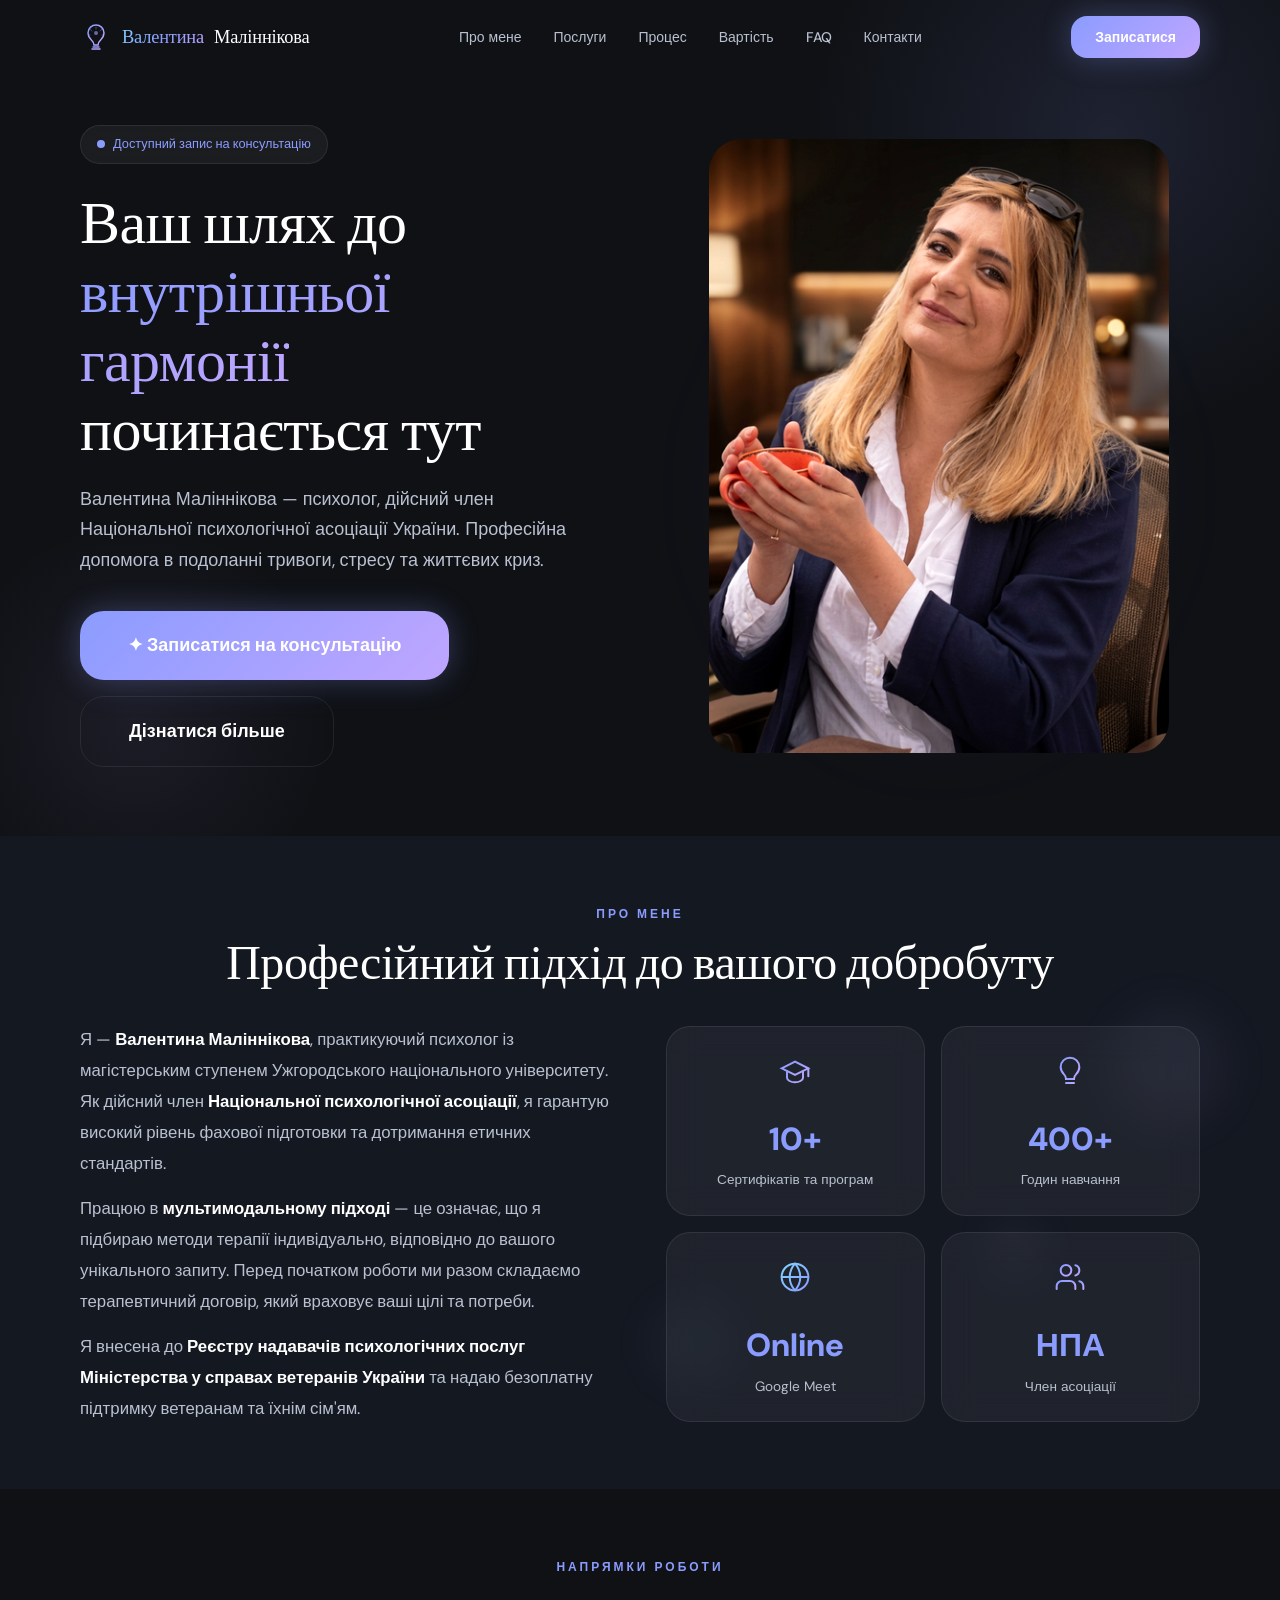
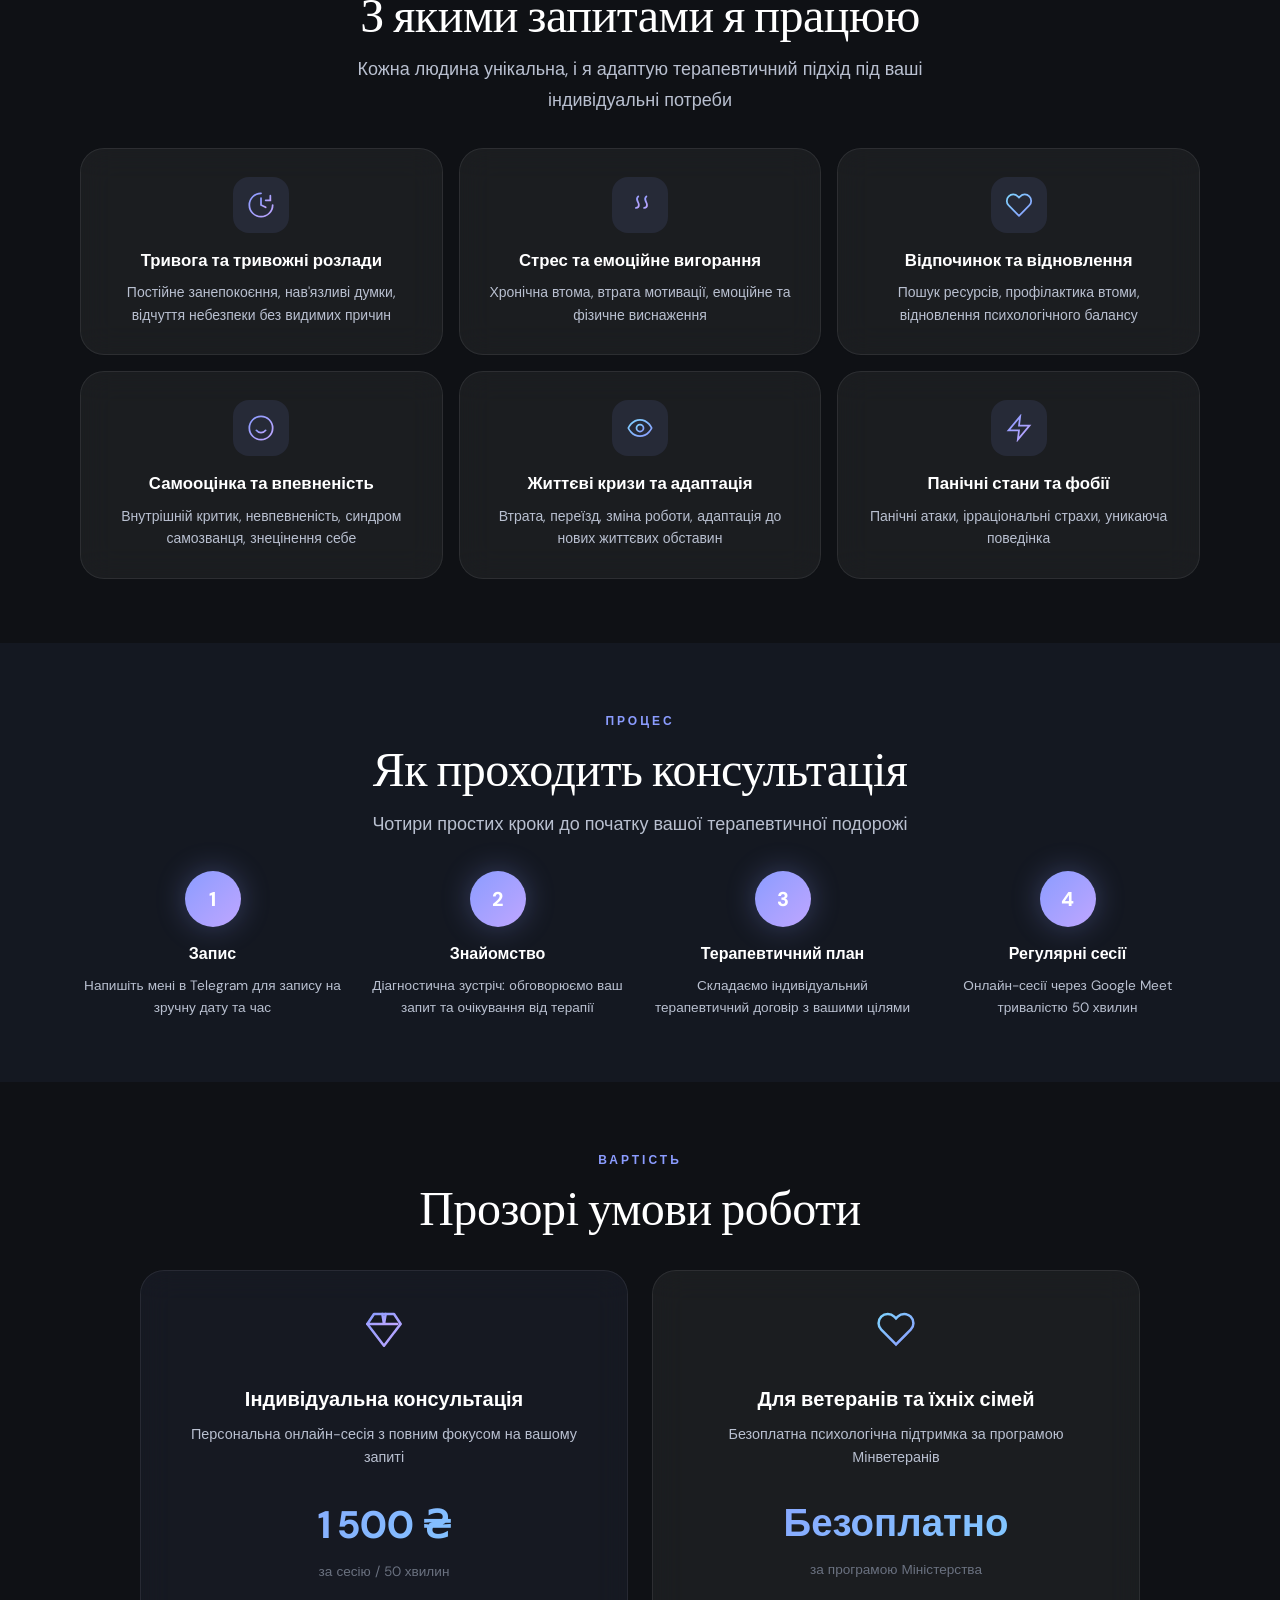
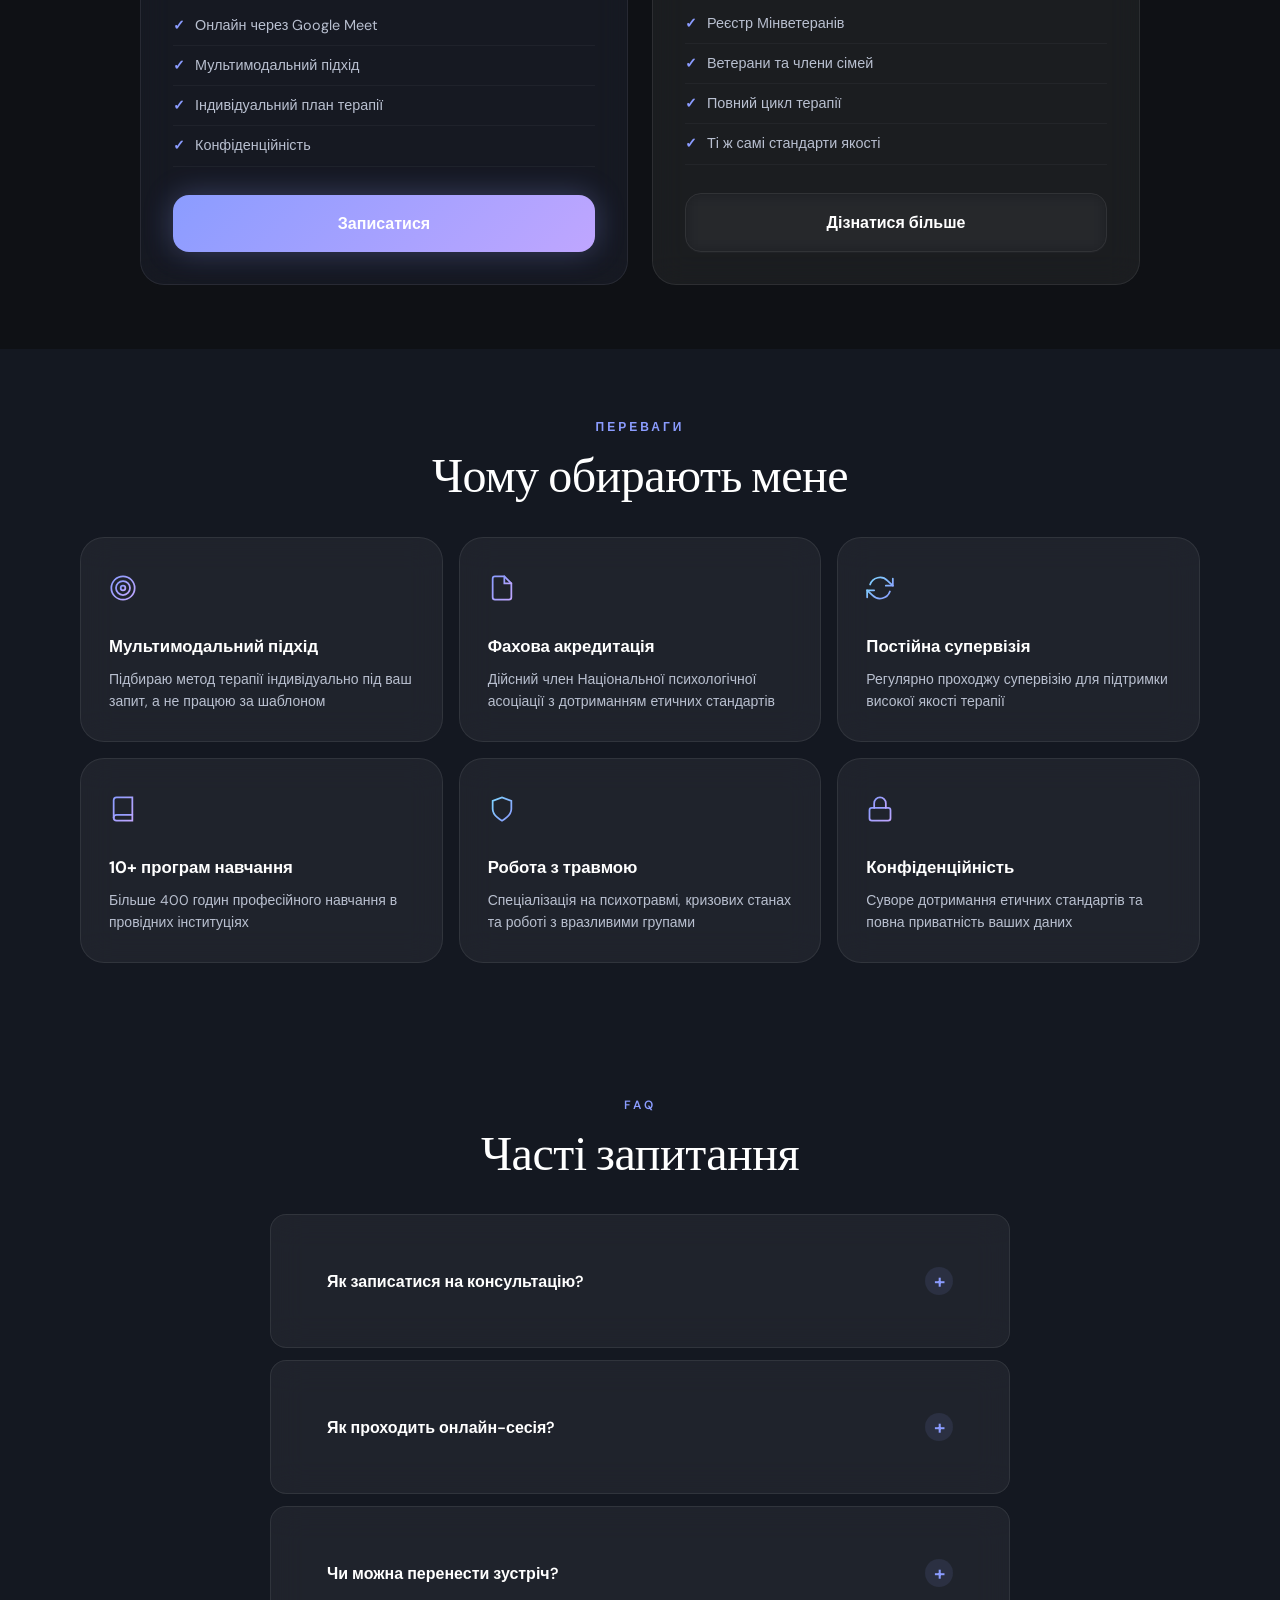
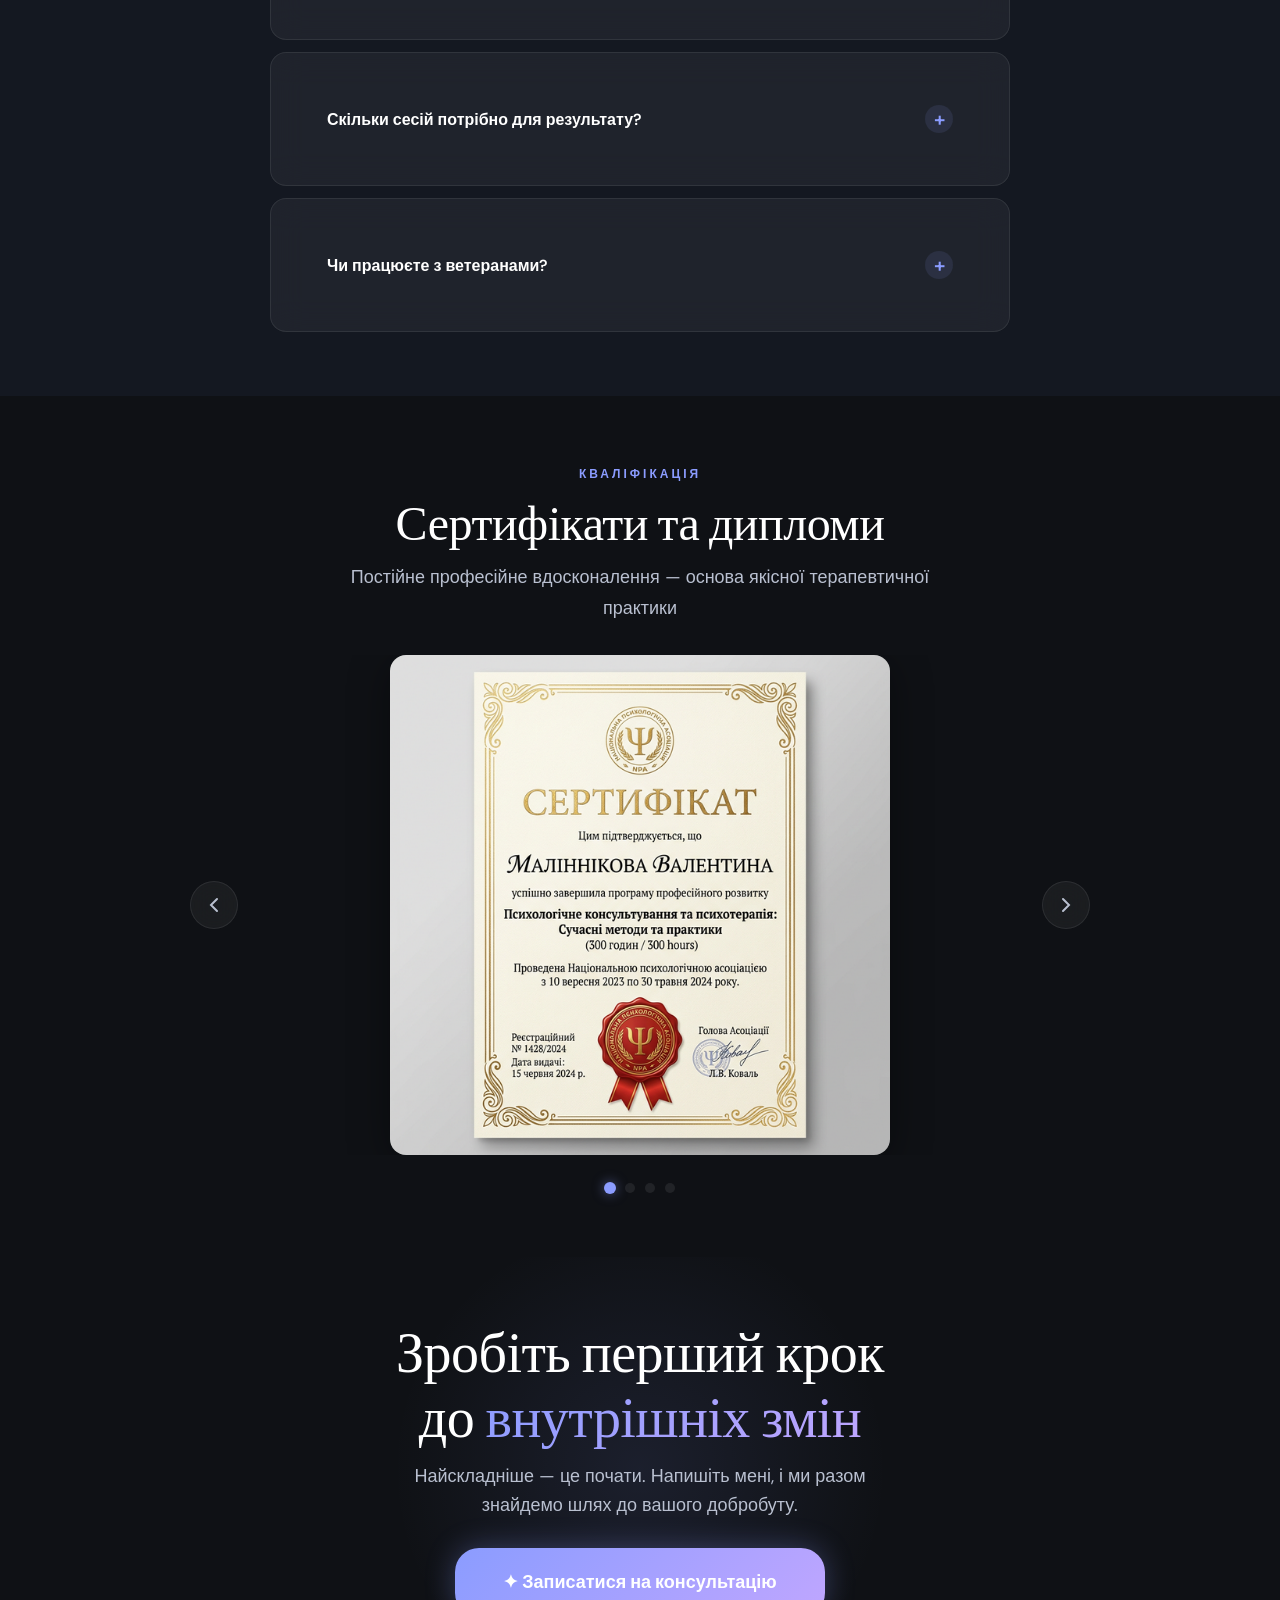
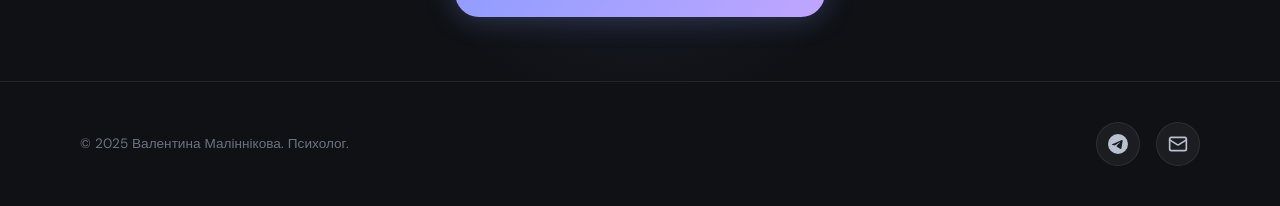
==== commit 38325cb1: "fix: eliminate FOUC (flash of unstyled content) in hero section" ====
--- a/index.html
+++ b/index.html
@@ -18,6 +18,29 @@
   <link rel="preconnect" href="https://fonts.googleapis.com">
   <link rel="preconnect" href="https://fonts.gstatic.com" crossorigin>
   <link rel="stylesheet" href="styles.css">
+
+  <style>
+    /* Prevent GSAP FOUC (Flash of Unstyled Content) */
+    .js-enabled .hero__badge,
+    .js-enabled .hero__title,
+    .js-enabled .hero__text,
+    .js-enabled .hero__actions,
+    .js-enabled .hero__image,
+    .js-enabled .navbar {
+      opacity: 0;
+      visibility: hidden;
+      /* Native fallback in case GSAP completely fails */
+      animation: FoucFallback 0.1s forwards 2.5s;
+    }
+
+    @keyframes FoucFallback {
+      to {
+        opacity: 1;
+        visibility: visible;
+      }
+    }
+  </style>
+  <script>document.documentElement.classList.add('js-enabled');</script>
 </head>
 
 <body>
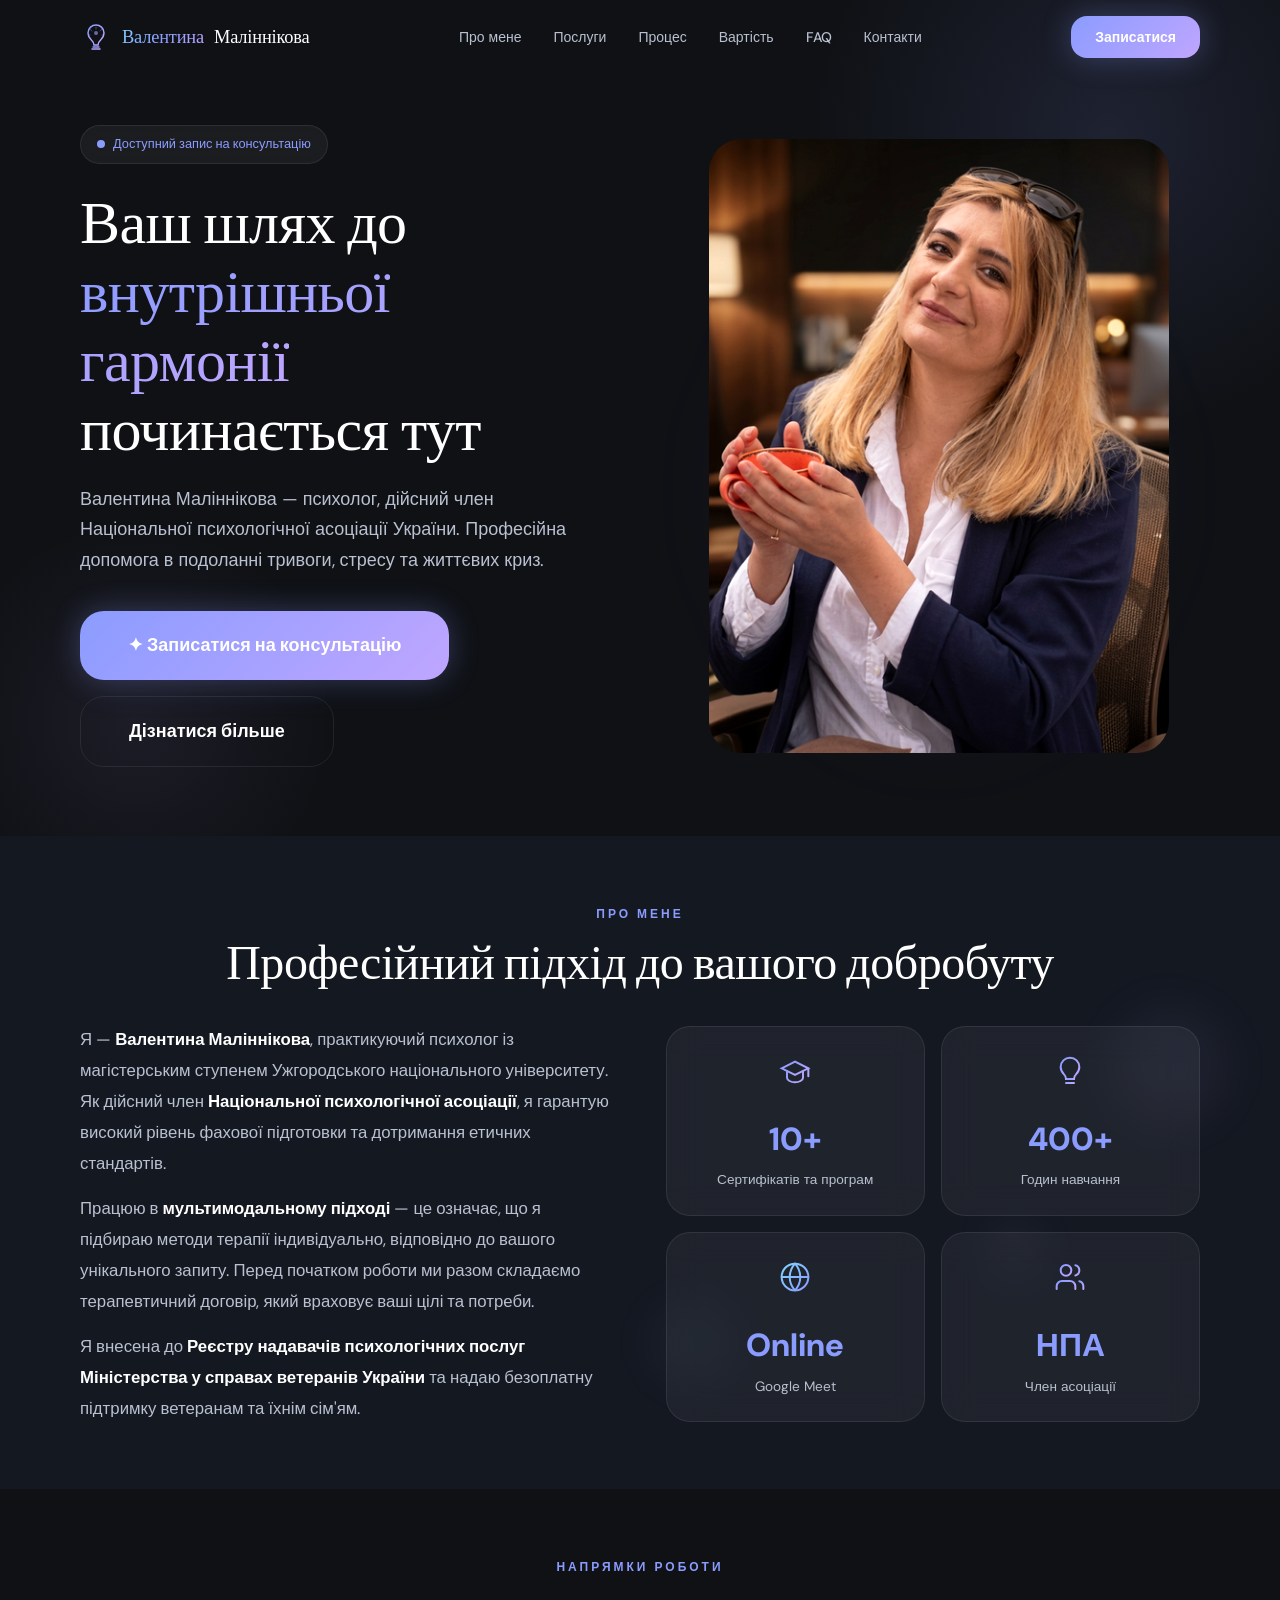
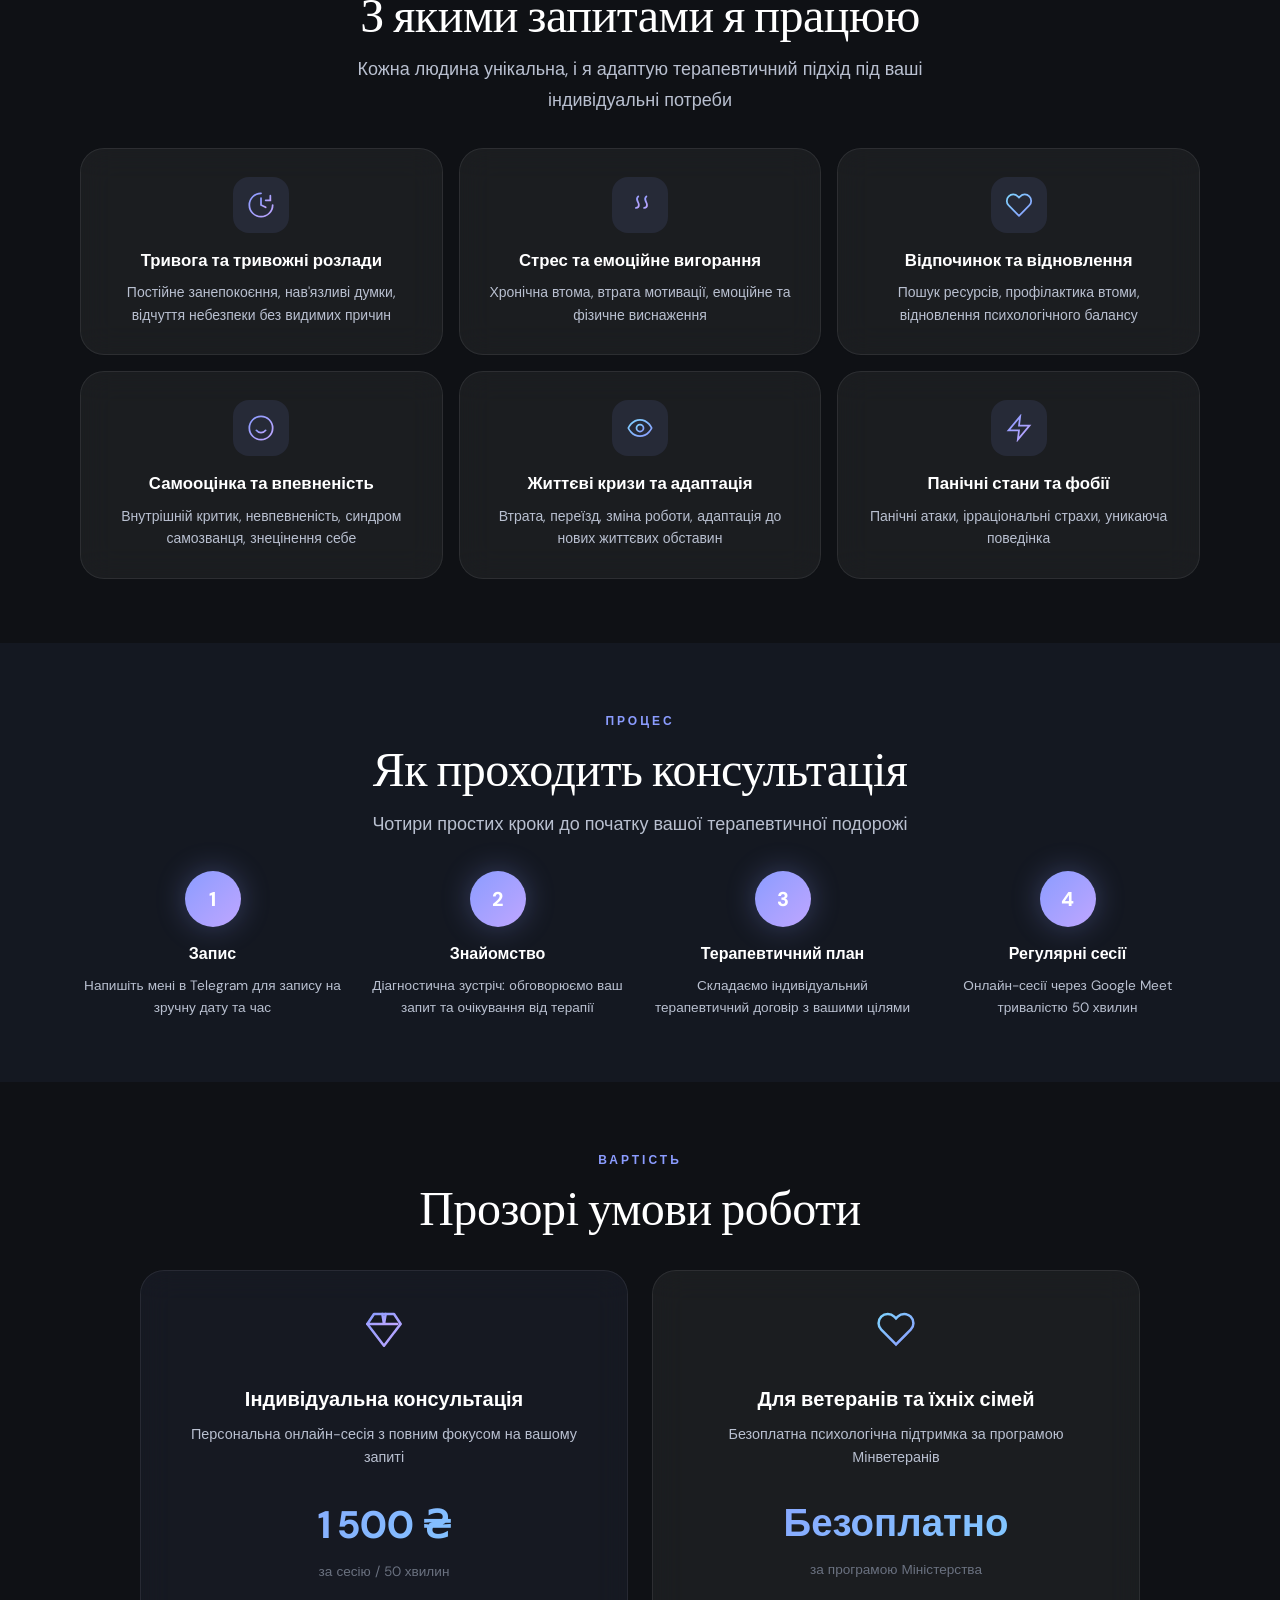
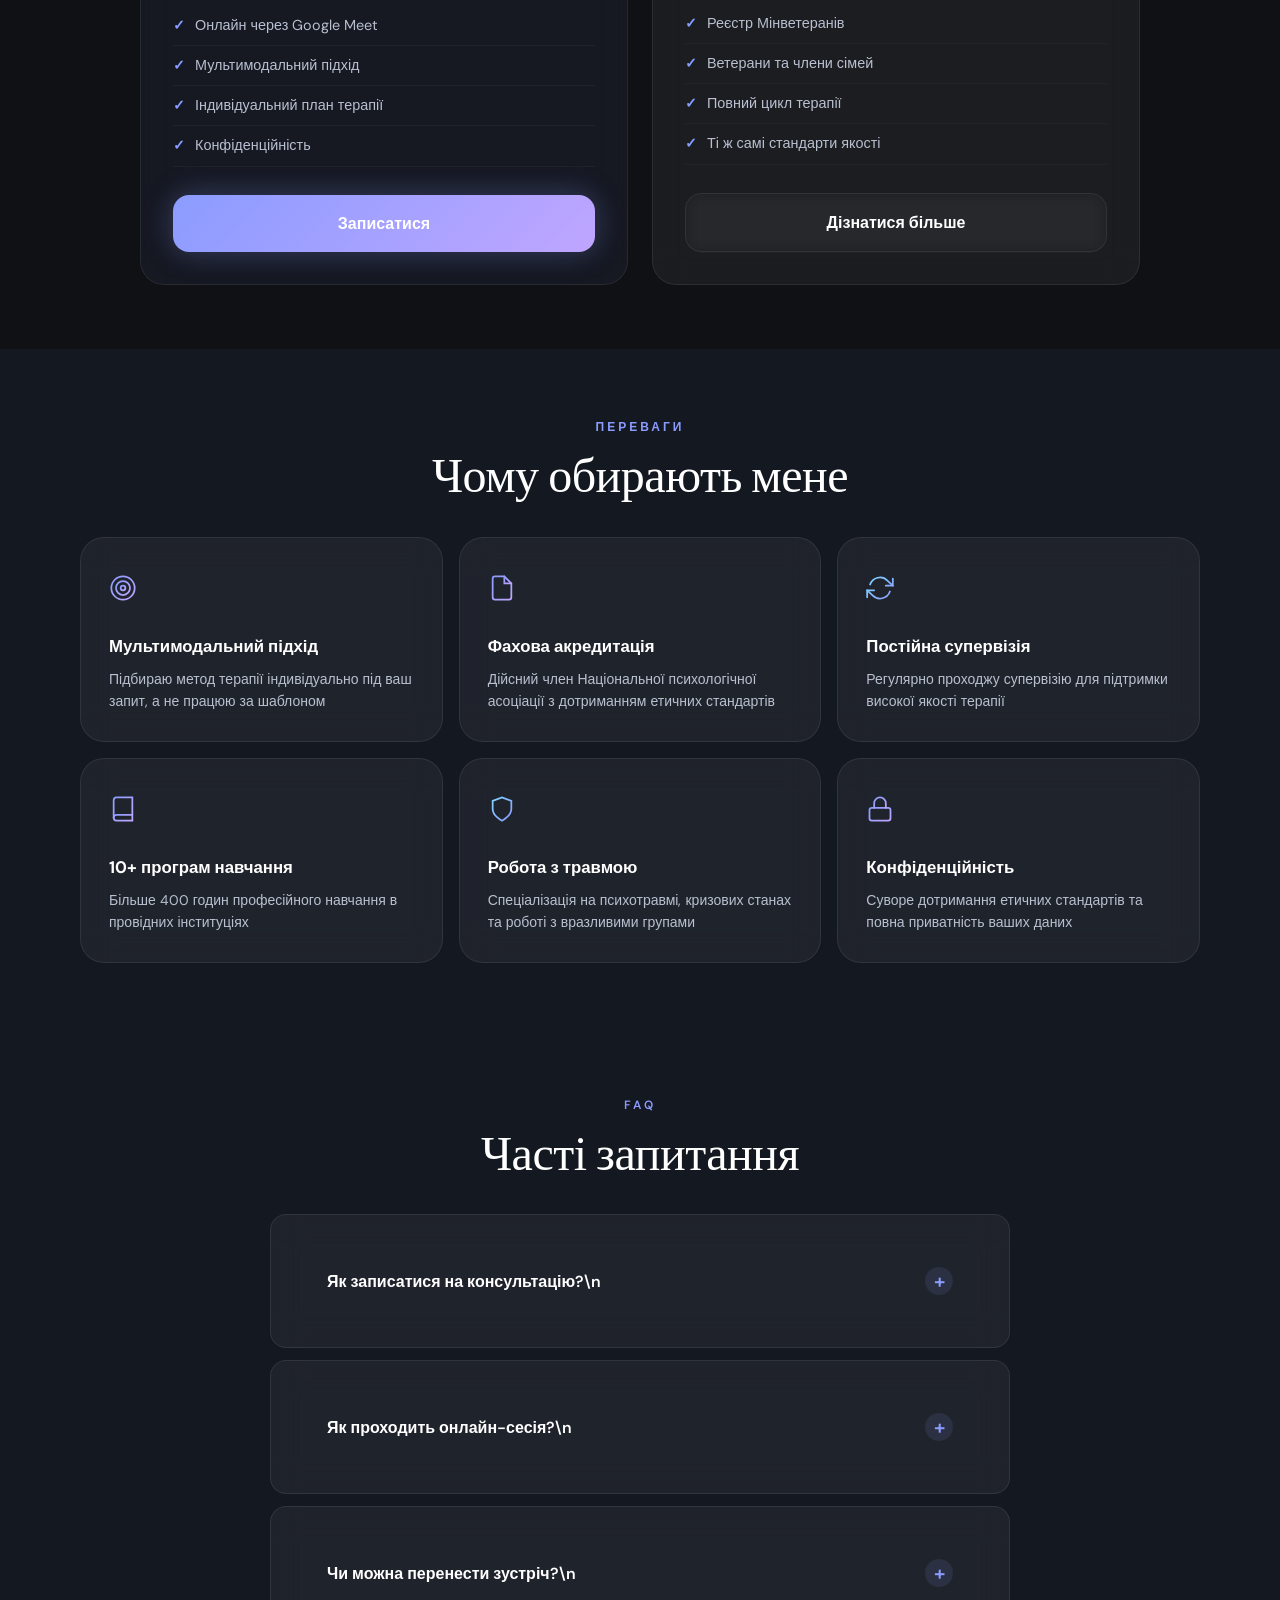
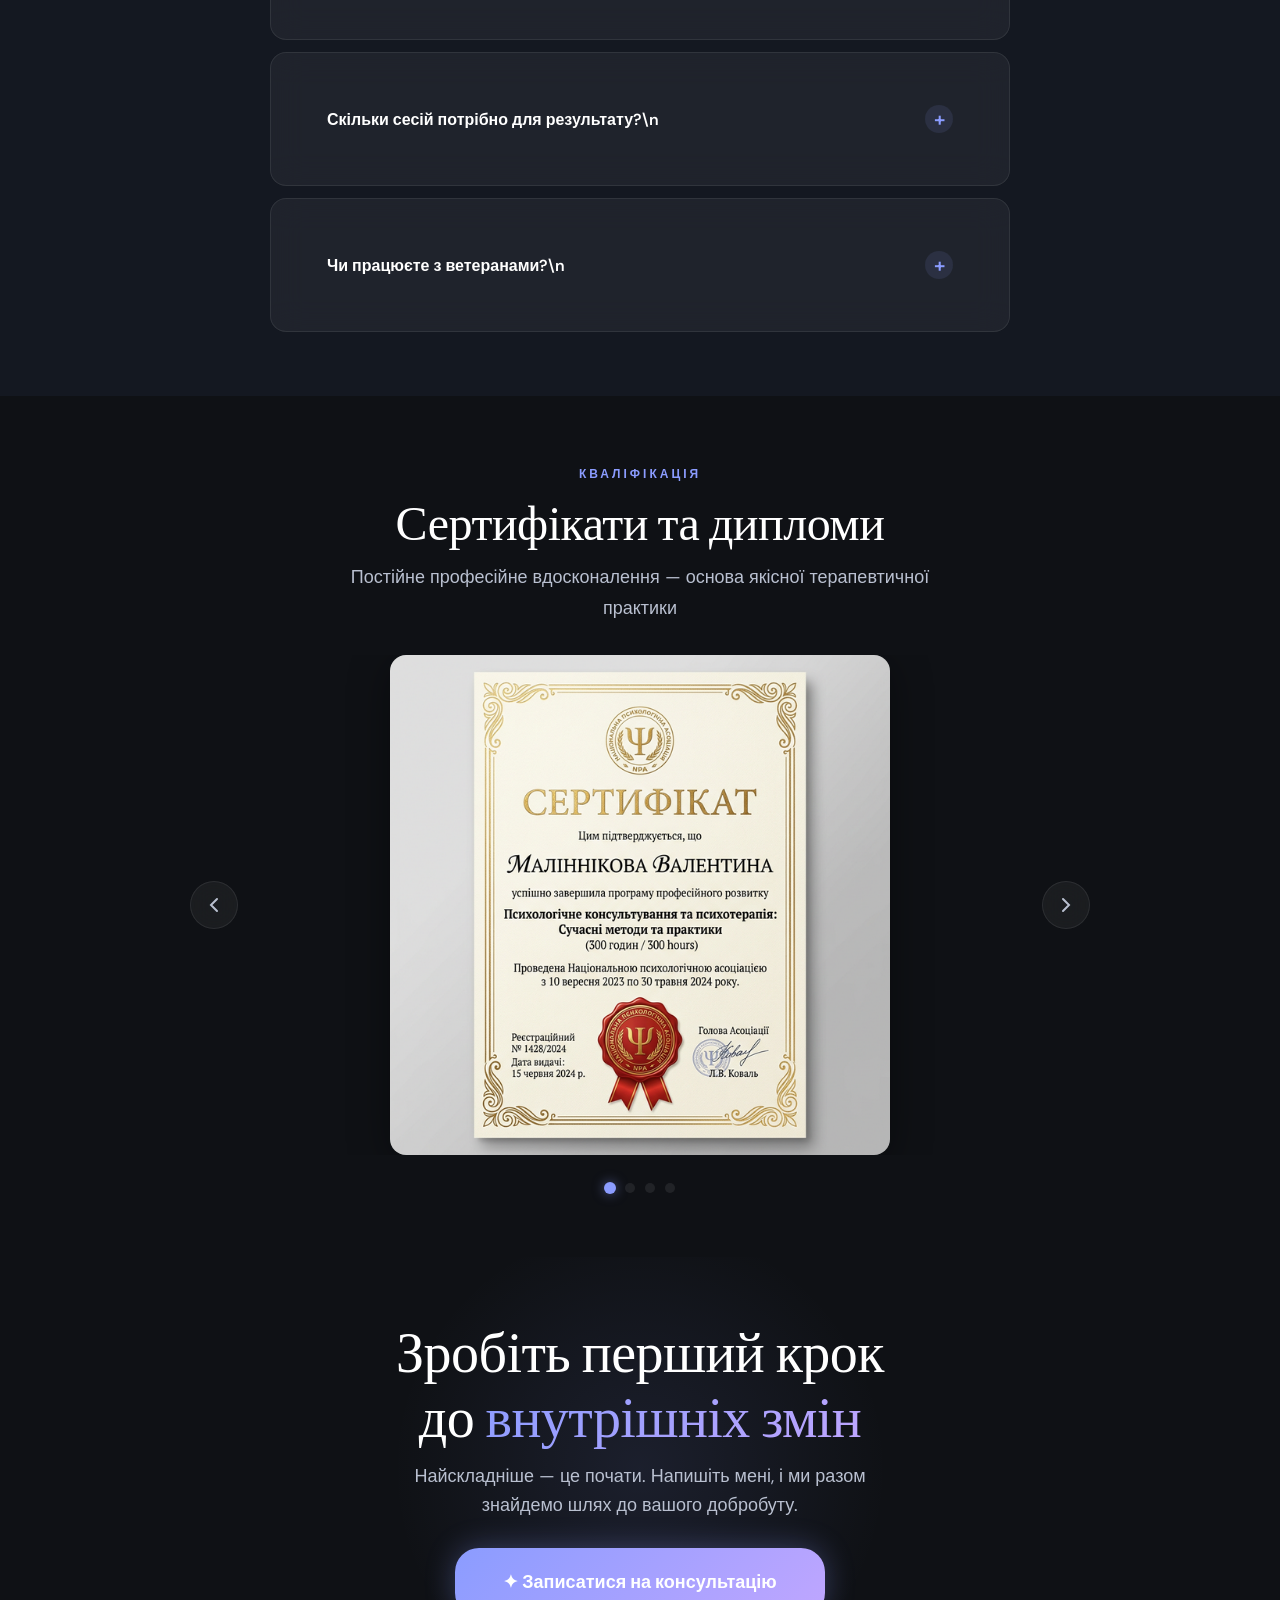
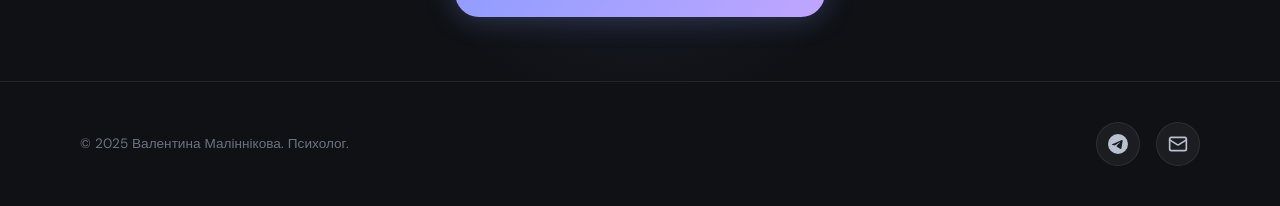
==== commit 7adc8af8: "feat: integrate TinyCMS and extract content to JSON" ====
--- a/index.html
+++ b/index.html
@@ -600,6 +600,7 @@
   <script src="https://cdn.jsdelivr.net/npm/gsap@3.12.5/dist/ScrollTrigger.min.js"></script>
   <script src="script.js"></script>
   <script src="animations.js"></script>
+  <script src="cms.js"></script>
 </body>
 
 </html>
